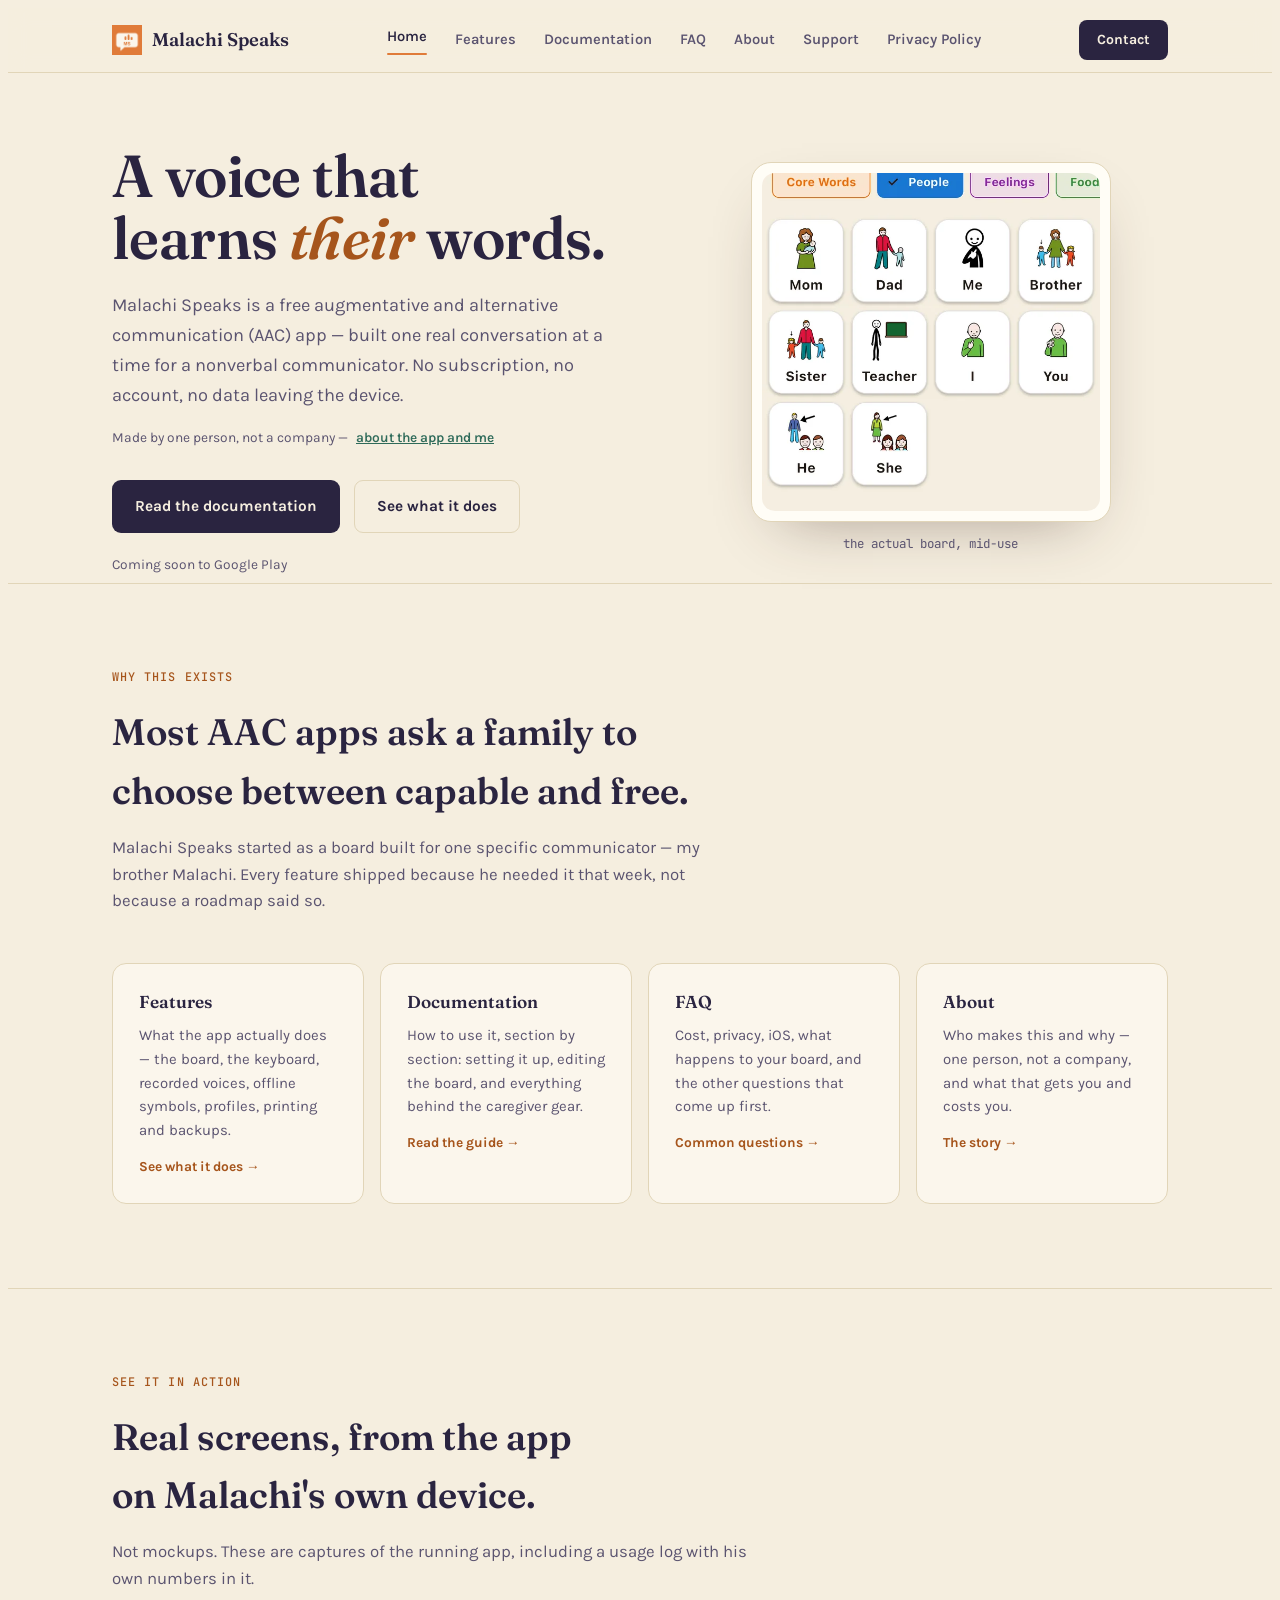
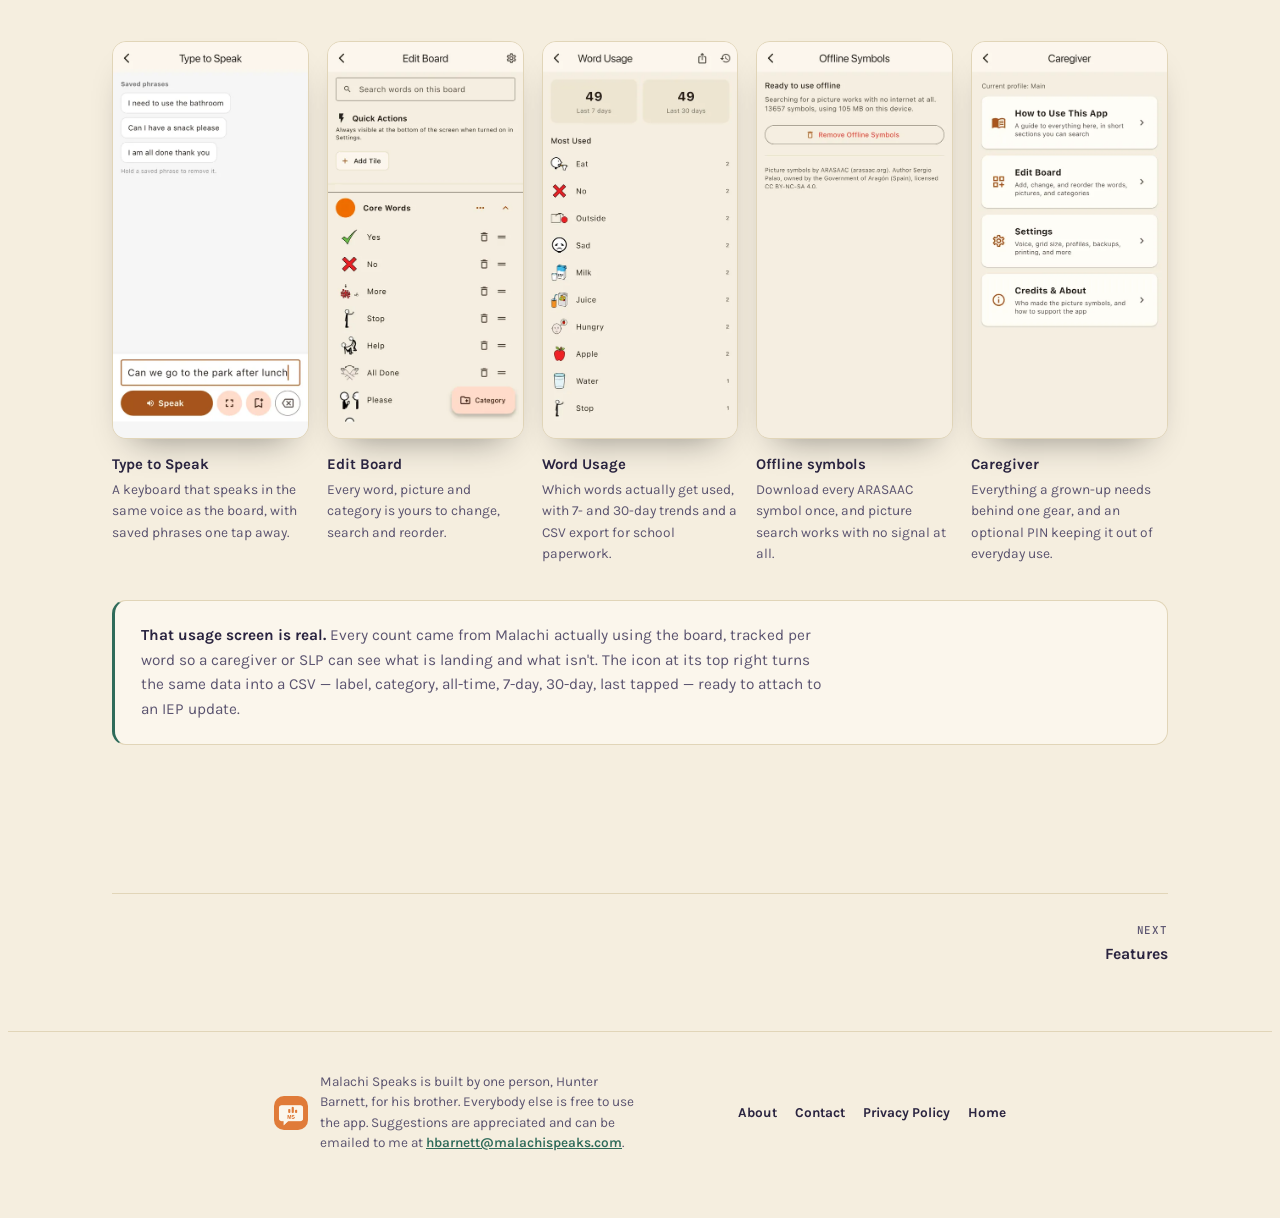
==== index.html @ c902694d "Add a screenshot gallery, move the maker line up, reword the footer The home page showed one screens" ====
<!DOCTYPE html>
<html lang="en">
<head>
<meta charset="UTF-8">
<meta name="viewport" content="width=device-width, initial-scale=1.0">
<title>Malachi Speaks — free, private AAC for a nonverbal communicator</title>
<meta name="description" content="A free AAC app: a tap-to-speak picture board with a keyboard, recorded voices and offline symbols. No subscription, no account, nothing leaves the device.">
<link rel="icon" href="/assets/logo.png">
<link rel="preconnect" href="https://fonts.googleapis.com">
<link rel="preconnect" href="https://fonts.gstatic.com" crossorigin>
<link href="https://fonts.googleapis.com/css2?family=Fraunces:opsz,wght@9..144,400;9..144,500;9..144,600;9..144,700&family=Karla:wght@400;600;700&family=JetBrains+Mono:wght@400;500&display=swap" rel="stylesheet">
<link href="/assets/style.css" rel="stylesheet">
</head>
<body>

<nav class="nav">
  <div class="wrap nav-inner">
    <a class="brand" href="/">
      <img src="/assets/logo.png" alt="" width="30" height="30">
      <span class="brand-text">Malachi Speaks</span>
    </a>
    <div class="nav-links">
      <a href="/" aria-current="page">Home</a>
      <a href="/features/">Features</a>
      <a href="/docs/">Documentation</a>
      <a href="/faq/">FAQ</a>
      <a href="/about/">About</a>
      <a href="/support/">Support</a>
      <a href="/privacy/">Privacy Policy</a>
    </div>
    <div class="nav-right">
      <a class="nav-cta" href="mailto:hbarnett@malachispeaks.com">Contact</a>
      <details class="nav-menu">
        <summary aria-label="Menu">
          <span class="burger" aria-hidden="true"></span>
          <span class="burger-label">Menu</span>
        </summary>
        <div class="nav-menu-panel">
          <a href="/" aria-current="page">Home</a>
          <a href="/features/">Features</a>
          <a href="/docs/">Documentation</a>
          <a href="/faq/">FAQ</a>
          <a href="/about/">About</a>
          <a href="/support/">Support</a>
          <a href="/privacy/">Privacy Policy</a>
          <a class="menu-cta" href="mailto:hbarnett@malachispeaks.com">Contact</a>
        </div>
      </details>
    </div>
  </div>
</nav>

<header class="hero">
  <div class="wrap hero-grid">
    <div>
      <h1>A voice that<br>learns <em>their</em> words.</h1>
      <p class="hero-sub">
        Malachi Speaks is a free augmentative and alternative communication (AAC) app —
        built one real conversation at a time for a nonverbal communicator.
        No subscription, no account, no data leaving the device.
      </p>
      <p class="hero-note hero-maker">Made by one person, not a company &mdash;
        <a href="/about/">about the app and me</a></p>
      <div class="hero-actions">
        <a class="btn btn-primary" href="/docs/">Read the documentation</a>
        <a class="btn btn-ghost" href="/features/">See what it does</a>
      </div>
      <p class="hero-note">Coming soon to Google Play</p>
    </div>

    <div>
      <div class="board-mock">
        <img src="/assets/board-people.webp" alt="The Malachi Speaks board showing the People category — tiles for Mom, Dad, Me, Brother, Sister, Teacher, I, You, He and She.">
      </div>
      <p class="shot-caption">the actual board, mid-use</p>
    </div>
  </div>
</header>

<section id="overview">
  <div class="wrap">
    <div class="section-head">
      <span class="kicker">Why this exists</span>
      <h2>Most AAC apps ask a family to choose between capable and free.</h2>
      <p>Malachi Speaks started as a board built for one specific communicator — my brother
      Malachi. Every feature shipped because he needed it that week, not because a
      roadmap said so.</p>
    </div>

    <div class="home-grid">
      <a class="home-card" href="/features/">
        <h3>Features</h3>
        <p>What the app actually does — the board, the keyboard, recorded voices,
        offline symbols, profiles, printing and backups.</p>
        <span class="go">See what it does &rarr;</span>
      </a>
      <a class="home-card" href="/docs/">
        <h3>Documentation</h3>
        <p>How to use it, section by section: setting it up, editing the board,
        and everything behind the caregiver gear.</p>
        <span class="go">Read the guide &rarr;</span>
      </a>
      <a class="home-card" href="/faq/">
        <h3>FAQ</h3>
        <p>Cost, privacy, iOS, what happens to your board, and the other
        questions that come up first.</p>
        <span class="go">Common questions &rarr;</span>
      </a>
      <a class="home-card" href="/about/">
        <h3>About</h3>
        <p>Who makes this and why — one person, not a company, and what that
        gets you and costs you.</p>
        <span class="go">The story &rarr;</span>
      </a>
    </div>
  </div>
</section>

<section id="in-action">
  <div class="wrap">
    <div class="section-head">
      <span class="kicker">See it in action</span>
      <h2>Real screens, from the app on Malachi's own device.</h2>
      <p>Not mockups. These are captures of the running app, including a usage
      log with his own numbers in it.</p>
    </div>

    <div class="shots" role="list">
      <figure class="shot" role="listitem">
        <img src="/assets/shot-type.webp" width="460" height="935" loading="lazy"
             alt="The Type to Speak screen with the message “Can we go to the park after lunch” typed in, above a Speak button and saved phrases.">
        <figcaption><strong>Type to Speak</strong>A keyboard that speaks in the
        same voice as the board, with saved phrases one tap away.</figcaption>
      </figure>
      <figure class="shot" role="listitem">
        <img src="/assets/shot-edit.webp" width="460" height="935" loading="lazy"
             alt="The Edit Board screen listing the Core Words category — Yes, No, More, Stop, Help, All Done, Please — each with a delete and reorder control.">
        <figcaption><strong>Edit Board</strong>Every word, picture and category
        is yours to change, search and reorder.</figcaption>
      </figure>
      <figure class="shot" role="listitem">
        <img src="/assets/shot-usage.webp" width="460" height="935" loading="lazy"
             alt="The Word Usage screen showing 49 taps over the last 7 and 30 days, and a Most Used list led by Eat, No, Outside, Sad and Milk.">
        <figcaption><strong>Word Usage</strong>Which words actually get used,
        with 7- and 30-day trends and a CSV export for school paperwork.</figcaption>
      </figure>
      <figure class="shot" role="listitem">
        <img src="/assets/shot-offline.webp" width="460" height="935" loading="lazy"
             alt="The Offline Symbols screen reading “Ready to use offline — 13,651 symbols, using 105 MB on this device”.">
        <figcaption><strong>Offline symbols</strong>Download every ARASAAC
        symbol once, and picture search works with no signal at all.</figcaption>
      </figure>
      <figure class="shot" role="listitem">
        <img src="/assets/shot-caregiver.webp" width="460" height="935" loading="lazy"
             alt="The Caregiver screen with four cards: How to Use This App, Edit Board, Settings, and Credits and About.">
        <figcaption><strong>Caregiver</strong>Everything a grown-up needs behind
        one gear, and an optional PIN keeping it out of everyday use.</figcaption>
      </figure>
    </div>

    <div class="shots-note">
      <p><strong>That usage screen is real.</strong> Every count came from Malachi
      actually using the board, tracked per word so a caregiver or SLP can see
      what is landing and what isn't. The icon at its top right turns the same
      data into a CSV — label, category, all-time, 7-day, 30-day, last tapped —
      ready to attach to an IEP update.</p>
    </div>
  </div>
</section>

<div class="wrap"><div class="page-nav">
  <a class="next" href="/features/"><span>Next</span>Features</a>
</div></div>

<footer>
  <div class="wrap footer-inner">
    <div class="footer-brand">
      <img src="/assets/logo.png" alt="" width="34" height="34" style="border-radius:10px;flex-shrink:0;">
      <p>Malachi Speaks is built by one person, Hunter Barnett, for his
      brother. Everybody else is free to use the app. Suggestions are
      appreciated and can be emailed to me at
      <a href="mailto:hbarnett@malachispeaks.com">hbarnett@malachispeaks.com</a>.</p>
    </div>
    <div class="footer-links">
      <a href="/about/">About</a>
      <a href="mailto:hbarnett@malachispeaks.com">Contact</a>
      <a href="/privacy/">Privacy Policy</a>
      <a href="/">Home</a>
    </div>
  </div>
</footer>

<script>
  // Progressive enhancement only: <details> opens and closes on its own.
  // This closes the panel after a tap and on an outside click.
  (function () {
    var menu = document.querySelector('.nav-menu');
    if (!menu) return;
    menu.querySelectorAll('a').forEach(function (link) {
      link.addEventListener('click', function () { menu.open = false; });
    });
    document.addEventListener('click', function (event) {
      if (menu.open && !menu.contains(event.target)) menu.open = false;
    });
  })();
</script>

</body>
</html>
---- assets/style.css ----
:root {
    --paper: #F5EEDF;
    --paper-raised: #FBF6EC;
    --ink: #2A2440;
    --ink-soft: #5B5470;
    --accent: #E07B39;
    --accent-text: #A6551C;
    --accent-ink: #FBF6EC;
    --teal: #2F6B5A;
    --teal-soft: #E4EEE9;
    --line: #E1D5B8;
    --line-soft: #EBE1CB;
    --card: #FFFDF6;
    --shadow: 15 30% 20%;

    --font-display: "Fraunces", Georgia, "Times New Roman", serif;
    --font-body: "Karla", -apple-system, "Segoe UI", sans-serif;
    --font-mono: "JetBrains Mono", "SF Mono", Consolas, monospace;
  }

  @media (prefers-color-scheme: dark) {
    :root:not([data-theme="light"]) {
      --paper: #1C1826;
      --paper-raised: #241F32;
      --ink: #F0E9D8;
      --ink-soft: #B8AFCB;
      --accent: #EE9159;
      --accent-text: #F0A166;
      --accent-ink: #2B1608;
      --teal: #6FBBA3;
      --teal-soft: #24352F;
      --line: #392F52;
      --line-soft: #2C2540;
      --card: #221D30;
      --shadow: 260 40% 3%;
    }
  }
  :root[data-theme="dark"] {
    --paper: #1C1826;
    --paper-raised: #241F32;
    --ink: #F0E9D8;
    --ink-soft: #B8AFCB;
    --accent: #EE9159;
    --accent-text: #F0A166;
    --accent-ink: #2B1608;
    --teal: #6FBBA3;
    --teal-soft: #24352F;
    --line: #392F52;
    --line-soft: #2C2540;
    --card: #221D30;
    --shadow: 260 40% 3%;
  }

  * { box-sizing: border-box; }
  body {
    background: var(--paper);
    color: var(--ink);
    font-family: var(--font-body);
    font-size: 16px;
    line-height: 1.6;
    -webkit-font-smoothing: antialiased;
  }
  h1, h2, h3, h4 { font-family: var(--font-display); text-wrap: balance; margin: 0; color: var(--ink); }
  p { margin: 0; }
  a { color: inherit; }
  ::selection { background: var(--accent); color: var(--accent-ink); }
  :focus-visible { outline: 2px solid var(--teal); outline-offset: 3px; border-radius: 4px; }

  .wrap { max-width: 1120px; margin: 0 auto; padding: 0 32px; }
  @media (max-width: 640px) { .wrap { padding: 0 20px; } }

  /* ---------- Nav ---------- */
  .nav {
    position: sticky; top: 0; z-index: 40;
    background: color-mix(in srgb, var(--paper) 88%, transparent);
    backdrop-filter: blur(10px);
    border-bottom: 1px solid var(--line);
  }
  .nav-inner {
    display: flex; align-items: center; justify-content: space-between;
    height: 64px;
    /* A real gap, so the links and the Contact button can never end up
       touching — which is how they came to overlap on a tablet. */
    gap: 20px;
  }
  .brand { flex-shrink: 0; display: flex; align-items: center; gap: 10px; font-family: var(--font-display); font-weight: 600; font-size: 1.15rem; text-decoration: none; }
  .brand-mark {
    width: 30px; height: 30px; border-radius: 9px;
    background: var(--accent); color: var(--accent-ink);
    display: flex; align-items: center; justify-content: center;
    font-family: var(--font-mono); font-weight: 500; font-size: 0.8rem;
    flex-shrink: 0;
  }
  /* The gap shrinks with the viewport rather than holding 28px until the
     whole row stops fitting. The six links plus the brand and the button
     needed 784px, but the links only hid below 760px — so between those
     two numbers the row overflowed and the Contact button sat on top of
     the last link. Reported on an Android tablet, where the fallback font
     renders wider than it does here and the squeeze starts sooner. */
  .nav-links {
    display: flex; align-items: center; font-weight: 600;
    gap: clamp(14px, 2.2vw, 28px); font-size: 0.92rem;
    min-width: 0;
  }
  .nav-links a { text-decoration: none; color: var(--ink-soft); transition: color .15s; }
  .nav-links a:hover { color: var(--ink); }
  /* The nav mixes two kinds of link: five that scroll this page, two that
     leave it. Styled identically they read as one list and the jump to a
     different page comes as a surprise, so the two groups are separated
     and the ones that navigate carry a mark. */
  .nav-divider {
    width: 1px; height: 18px; background: var(--line); flex-shrink: 0;
  }
  .nav-away::after {
    content: "↗"; font-size: 0.78em; margin-left: 3px;
    vertical-align: 1px; opacity: 0.65;
  }

  .menu-heading {
    font-family: var(--font-mono); font-size: 0.66rem; font-weight: 500;
    text-transform: uppercase; letter-spacing: 0.08em;
    color: var(--ink-soft); padding: 10px 14px 4px;
  }
  .nav-menu-panel .menu-heading:first-child { padding-top: 4px; }
  .nav-cta {
    background: var(--ink); color: var(--paper);
    padding: 9px 18px; border-radius: 8px; text-decoration: none;
    font-size: 0.88rem; font-weight: 700;
    /* Neither of these may be squashed to make room: a half-width
       Contact button is what overlapping looks like from the other side. */
    flex-shrink: 0; white-space: nowrap;
  }
  /* Hidden well before the row actually runs out of room, so a device
     whose fonts render a little wider still has slack. Raised from 900
     when a seventh link was added — the number has to move with the
     content, which is the trap the original 760 fell into.
     Below this the menu button takes over: hiding the links without
     replacing them left About and the Privacy Policy reachable only from
     the footer, which is not navigation. */
  @media (max-width: 1000px) { .nav-links { display: none; } }

  .nav-right { display: flex; align-items: center; gap: 10px; flex-shrink: 0; }

  /* A native <details>, so the menu opens with no JavaScript at all. The
     small script at the end of the page only closes it after a tap. */
  .nav-menu { position: relative; display: none; }
  /* Wherever the menu exists, it holds everything — including Contact.
     One place to look beats a button in the row and a list beside it. */
  @media (max-width: 1000px) {
    .nav-menu { display: block; }
    .nav-cta { display: none; }
  }

  .nav-menu > summary {
    list-style: none; cursor: pointer; user-select: none;
    display: flex; align-items: center; gap: 8px;
    padding: 8px 14px 8px 12px; border-radius: 8px;
    border: 1px solid var(--line); background: var(--paper-raised);
    font-size: 0.86rem; font-weight: 700; color: var(--ink);
  }
  .nav-menu > summary::-webkit-details-marker { display: none; }
  .nav-menu > summary:hover { border-color: var(--accent); }

  /* Three bars drawn from one element, so there is no icon to load. */
  .burger {
    width: 16px; height: 2px; border-radius: 2px; background: currentColor;
    position: relative; display: block; flex-shrink: 0;
  }
  .burger::before, .burger::after {
    content: ""; position: absolute; left: 0; width: 16px; height: 2px;
    border-radius: 2px; background: currentColor;
  }
  .burger::before { top: -5px; }
  .burger::after { top: 5px; }
  .nav-menu[open] .burger { background: transparent; }
  .nav-menu[open] .burger::before { top: 0; transform: rotate(45deg); }
  .nav-menu[open] .burger::after { top: 0; transform: rotate(-45deg); }

  .nav-menu-panel {
    position: absolute; right: 0; top: calc(100% + 10px);
    min-width: 208px; padding: 8px;
    display: flex; flex-direction: column;
    background: var(--card); border: 1px solid var(--line);
    border-radius: 12px; box-shadow: 0 14px 34px -12px rgba(0,0,0,0.3);
  }
  .nav-menu-panel a {
    padding: 11px 14px; border-radius: 8px; text-decoration: none;
    font-size: 0.95rem; font-weight: 600; color: var(--ink);
  }
  .nav-menu-panel a:hover { background: var(--line-soft); }
  /* The one action in a list of destinations, so it is set apart. */
  .menu-cta {
    margin-top: 6px; padding-top: 14px;
    border-top: 1px solid var(--line); border-radius: 0 0 8px 8px;
    color: var(--accent-text);
  }

  @media (max-width: 400px) { .burger-label { display: none; } }

  /* The wordmark stays: with Contact in the menu the row is only the
     brand and the menu button, which fits a 320 phone with room to
     spare. It was hidden while all three had to share 375px. */

  /* ---------- Hero ---------- */
  .hero { padding: 76px 0 64px; }
  .hero-grid { display: grid; grid-template-columns: 1.05fr 0.95fr; gap: 56px; align-items: center; }
  @media (max-width: 900px) { .hero-grid { grid-template-columns: 1fr; gap: 44px; } }

  .hero h1 {
    margin-top: 4px;
    font-size: clamp(2.6rem, 5vw, 3.7rem);
    font-weight: 600; line-height: 1.04; letter-spacing: -0.01em;
  }
  .hero h1 em { font-style: italic; color: var(--accent-text); }
  .hero-sub {
    margin-top: 22px; font-size: 1.14rem; color: var(--ink-soft);
    max-width: 46ch; line-height: 1.65;
  }
  .hero-actions { display: flex; flex-wrap: wrap; gap: 14px; margin-top: 32px; }
  .btn {
    display: inline-flex; align-items: center; gap: 9px;
    padding: 13px 22px; border-radius: 9px; font-weight: 700; font-size: 0.96rem;
    text-decoration: none; border: 1px solid transparent; cursor: pointer;
    transition: transform .15s, box-shadow .15s;
  }
  .btn:hover { transform: translateY(-1px); }
  .btn-primary { background: var(--ink); color: var(--paper); }
  .btn-primary:hover { box-shadow: 0 8px 20px -8px hsl(var(--shadow) / 0.5); }
  .btn-ghost { background: transparent; border-color: var(--line); color: var(--ink); }
  .btn-ghost:hover { border-color: var(--ink-soft); }

  .hero-note { margin-top: 20px; font-size: 0.86rem; color: var(--ink-soft); display: flex; align-items: center; gap: 8px; }

  /* ---------- Hero screenshot ---------- */
  .board-mock {
    background: var(--card); border: 1px solid var(--line);
    border-radius: 20px; padding: 10px;
    box-shadow: 0 24px 60px -30px hsl(var(--shadow) / 0.45);
    max-width: 360px; margin: 0 auto;
  }
  .board-mock img {
    display: block; width: 100%; border-radius: 13px;
    /* The real screenshot is a light UI regardless of site theme — same
       reasoning as the app itself, which has no dark mode of its own. */
  }
  .shot-caption {
    text-align: center; font-size: 0.78rem; color: var(--ink-soft);
    margin-top: 12px; font-family: var(--font-mono);
  }

  /* ---------- Gallery ---------- */
  .gallery { display: grid; grid-template-columns: 1fr 1fr; gap: 40px; align-items: start; }
  @media (max-width: 760px) { .gallery { grid-template-columns: 1fr; } }
  .gallery-shot {
    background: var(--card); border: 1px solid var(--line); border-radius: 18px;
    padding: 10px; box-shadow: 0 20px 45px -28px hsl(var(--shadow) / 0.4);
  }
  .gallery-shot img { display: block; width: 100%; border-radius: 11px; }
  .gallery-text h3 { font-size: 1.2rem; font-weight: 700; font-family: var(--font-body); margin-bottom: 10px; }
  .gallery-text p { color: var(--ink-soft); font-size: 0.96rem; line-height: 1.6; }
  .gallery-col { display: flex; flex-direction: column; gap: 18px; }
  @media (max-width: 760px) { .gallery-col { order: -1; } }

  /* ---------- Section shell ---------- */
  section { padding: 84px 0; border-top: 1px solid var(--line); }
  .section-head { max-width: 640px; margin-bottom: 48px; }
  .kicker {
    font-family: var(--font-mono); font-size: 0.74rem; font-weight: 500;
    text-transform: uppercase; letter-spacing: 0.09em; color: var(--accent-text); margin-bottom: 12px; display: block;
  }
  .section-head h2 { font-size: clamp(1.7rem, 3vw, 2.3rem); font-weight: 600; }
  .section-head p { margin-top: 14px; font-size: 1.05rem; color: var(--ink-soft); }

  /* ---------- Feature grid ---------- */
  .feature-grid { display: grid; grid-template-columns: repeat(3, 1fr); gap: 1px; background: var(--line); border: 1px solid var(--line); border-radius: 16px; overflow: hidden; }
  @media (max-width: 860px) { .feature-grid { grid-template-columns: repeat(2, 1fr); } }
  @media (max-width: 560px) { .feature-grid { grid-template-columns: 1fr; } }
  .feature {
    background: var(--card); padding: 28px 26px; display: flex; flex-direction: column; gap: 14px;
  }
  .feature .icon {
    width: 38px; height: 38px; border-radius: 10px; background: var(--line-soft);
    display: flex; align-items: center; justify-content: center; color: var(--teal);
  }
  .feature h3 { font-size: 1.05rem; font-weight: 700; font-family: var(--font-body); }
  .feature p { font-size: 0.92rem; color: var(--ink-soft); line-height: 1.55; }
  .feature .tag {
    font-family: var(--font-mono); font-size: 0.7rem; color: var(--ink-soft);
    background: var(--paper-raised); border: 1px solid var(--line); padding: 2px 8px;
    border-radius: 100px; align-self: flex-start; margin-top: -2px;
  }

  /* ---------- Stats ---------- */
  .stats { display: grid; grid-template-columns: repeat(3, 1fr); gap: 28px; }
  @media (max-width: 760px) { .stats { grid-template-columns: 1fr; } }
  .stat .num { font-family: var(--font-display); font-size: 2.6rem; font-weight: 600; color: var(--ink); font-variant-numeric: tabular-nums; }
  .stat .num span { color: var(--accent-text); }
  .stat .label { margin-top: 6px; font-size: 0.9rem; color: var(--ink-soft); max-width: 24ch; }

  .quote-block {
    margin-top: 56px; padding: 32px 36px; background: var(--paper-raised);
    border-left: 3px solid var(--accent); border-radius: 4px 14px 14px 4px;
  }
  .quote-block p { font-family: var(--font-display); font-size: 1.28rem; font-style: italic; line-height: 1.5; color: var(--ink); }
  .quote-block cite { display: block; margin-top: 14px; font-family: var(--font-body); font-style: normal; font-size: 0.86rem; color: var(--ink-soft); font-weight: 600; }

  /* ---------- Docs ---------- */
  #docs { padding-top: 84px; }
  .docs-layout { display: grid; grid-template-columns: 220px 1fr; gap: 56px; align-items: start; }
  @media (max-width: 860px) { .docs-layout { grid-template-columns: 1fr; } }

  .docs-nav { position: sticky; top: 84px; display: flex; flex-direction: column; gap: 2px; }
  @media (max-width: 860px) { .docs-nav { position: static; flex-direction: row; flex-wrap: wrap; margin-bottom: 8px; } }
  .docs-nav-group { margin-bottom: 18px; }
  .docs-nav-title { font-family: var(--font-mono); font-size: 0.68rem; text-transform: uppercase; letter-spacing: 0.08em; color: var(--ink-soft); margin-bottom: 8px; display: block; }
  .docs-nav a {
    display: block; padding: 6px 10px; margin-left: -10px; border-radius: 7px;
    font-size: 0.89rem; color: var(--ink-soft); text-decoration: none; font-weight: 600;
  }
  .docs-nav a:hover { background: var(--line-soft); color: var(--ink); }

  .doc-section { margin-bottom: 52px; scroll-margin-top: 84px; }
  .doc-section h3 {
    font-size: 1.28rem; font-weight: 600; padding-bottom: 14px; margin-bottom: 20px;
    border-bottom: 1px solid var(--line); display: flex; align-items: center; gap: 12px;
  }
  .doc-num {
    font-family: var(--font-mono); font-size: 0.78rem; color: var(--teal);
    background: var(--teal-soft); width: 26px; height: 26px; border-radius: 7px;
    display: flex; align-items: center; justify-content: center; flex-shrink: 0;
  }
  .doc-section p { color: var(--ink-soft); margin-bottom: 14px; max-width: 68ch; }
  .doc-section p:last-child { margin-bottom: 0; }
  .doc-section strong { color: var(--ink); font-weight: 700; }
  .doc-section ul, .doc-section ol { margin: 0 0 14px; padding-left: 22px; color: var(--ink-soft); max-width: 66ch; }
  .doc-section li { margin-bottom: 8px; line-height: 1.55; }
  .doc-section li::marker { color: var(--teal); font-weight: 700; }
  .setting {
    font-family: var(--font-mono); font-size: 0.82rem; color: var(--ink);
    background: var(--paper-raised); border: 1px solid var(--line);
    padding: 1px 7px; border-radius: 5px; white-space: nowrap;
  }
  .callout {
    background: var(--paper-raised); border: 1px solid var(--line); border-radius: 10px;
    padding: 16px 18px; margin: 18px 0; font-size: 0.92rem; color: var(--ink-soft);
    display: flex; gap: 12px;
  }
  .callout .mark { color: var(--accent-text); font-weight: 700; flex-shrink: 0; font-family: var(--font-mono); }
  .callout.privacy { border-color: color-mix(in srgb, var(--teal) 40%, var(--line)); }
  .callout.privacy .mark { color: var(--teal); }

  /* ---------- FAQ ---------- */
  .faq { max-width: 760px; }
  .faq-item { border-bottom: 1px solid var(--line); padding: 22px 0; }
  .faq-item:first-child { padding-top: 0; }
  .faq-q { font-family: var(--font-display); font-size: 1.12rem; font-weight: 600; margin-bottom: 10px; }
  .faq-a { color: var(--ink-soft); font-size: 0.96rem; max-width: 62ch; }

  /* ---------- Footer ---------- */
  footer { padding: 48px 0 60px; }
  .footer-inner { display: flex; justify-content: space-between; align-items: flex-end; flex-wrap: wrap; gap: 20px; }
  .footer-brand { display: flex; align-items: center; gap: 14px; }
  .footer-inner p { font-size: 0.85rem; color: var(--ink-soft); max-width: 40ch; line-height: 1.6; }
  .footer-links { display: flex; gap: 20px; font-size: 0.86rem; font-weight: 700; }
  .footer-links a { text-decoration: none; color: var(--ink); }
  .footer-links a:hover { color: var(--teal); }

  /* ---------- About teaser ---------- */
  #about-teaser { border-top: 1px solid var(--line); }
  .about-teaser-card {
    display: flex; align-items: center; justify-content: space-between;
    gap: 32px; flex-wrap: wrap;
    background: var(--paper-raised); border: 1px solid var(--line);
    border-left: 3px solid var(--accent);
    border-radius: 16px; padding: 32px 34px;
  }
  .about-teaser-card h2 { font-size: 1.5rem; font-weight: 600; }
  .about-teaser-card p {
    margin-top: 12px; color: var(--ink-soft); max-width: 58ch;
    font-size: 0.98rem;
  }
  .about-teaser-card .btn { flex-shrink: 0; }

  /* ---------- Support ---------- */
  .support-grid { display: flex; flex-wrap: wrap; gap: 16px; }
  .support-card {
    display: flex; align-items: center; gap: 14px; min-width: 236px;
    background: var(--card); border: 1px solid var(--line); border-radius: 12px;
    padding: 15px 20px; text-decoration: none; color: var(--ink);
    transition: border-color .15s, transform .15s;
  }
  .support-card:hover { border-color: var(--accent); transform: translateY(-2px); }
  .support-card:focus-visible { outline: 2px solid var(--accent); outline-offset: 3px; }
  .support-mark {
    width: 40px; height: 40px; border-radius: 11px; flex-shrink: 0;
    display: grid; place-items: center;
    font-family: var(--font-display); font-weight: 700; font-size: 1.15rem;
    background: var(--accent); color: var(--accent-ink);
  }
  .support-mark.cash { background: var(--teal); color: var(--paper-raised); }
  .support-name { font-weight: 700; font-size: 0.95rem; display: block; }
  .support-handle { font-family: var(--font-mono); font-size: 0.83rem; color: var(--ink-soft); }

  /* ---------- Hero ---------- */
  header.hero { padding: 68px 0 8px; }
  .kicker {
    font-family: var(--font-mono); font-size: 0.74rem; font-weight: 500;
    text-transform: uppercase; letter-spacing: 0.09em; color: var(--accent-text);
    margin-bottom: 16px; display: block;
  }
  h1 { font-size: clamp(2.1rem, 5.2vw, 3.1rem); font-weight: 600; line-height: 1.12; }
  .lede {
    margin-top: 24px; font-size: 1.12rem; line-height: 1.62;
    color: var(--ink-soft); max-width: 56ch;
  }
  /* A rule that reads as a signature stroke rather than a divider. */
  .lede::before {
    content: ""; display: block; width: 54px; height: 3px; border-radius: 2px;
    background: var(--accent); margin-bottom: 24px;
  }

  main { padding-bottom: 40px; }
  .about-section { margin-top: 56px; scroll-margin-top: 80px; }
  .about-section h2 {
    font-size: 1.32rem; font-weight: 600; padding-bottom: 12px; margin-bottom: 18px;
    border-bottom: 1px solid var(--line);
  }
  .about-section p { color: var(--ink-soft); margin-bottom: 14px; max-width: 66ch; }
  .about-section p:last-child { margin-bottom: 0; }


  /* ---------- The honest three ---------- */
  /* Three across where they fit, one across where they don't — never two
     with a third stranded on its own row, which is what 240px gave at this
     column width. */
  .honest-grid {
    display: grid; gap: 16px; margin-top: 26px;
    grid-template-columns: repeat(auto-fit, minmax(205px, 1fr));
  }
  @media (max-width: 700px) { .honest-grid { grid-template-columns: 1fr; } }
  .honest-card {
    background: var(--card); border: 1px solid var(--line);
    border-radius: 14px; padding: 22px 24px 24px;
    /* The top edge carries the meaning: what you gain, what it costs, and
       the question nobody likes being asked. */
    border-top: 3px solid var(--line);
  }
  .honest-card.good { border-top-color: var(--teal); }
  .honest-card.cost { border-top-color: var(--accent); }
  .honest-card.stop { border-top-color: var(--ink-soft); }
  .honest-label {
    display: block; font-family: var(--font-mono); font-size: 0.7rem;
    font-weight: 500; text-transform: uppercase; letter-spacing: 0.08em;
    color: var(--ink); margin-bottom: 10px;
  }
  .honest-card p { font-size: 0.93rem; line-height: 1.62; margin: 0; }


  /* ---------- Facts ---------- */
  .facts { margin: 4px 0 0; display: grid; gap: 0; }
  .facts > div {
    display: flex; flex-wrap: wrap; gap: 4px 18px;
    padding: 13px 0; border-bottom: 1px solid var(--line-soft);
  }
  .facts > div:last-child { border-bottom: 0; }
  .facts dt {
    font-family: var(--font-mono); font-size: 0.74rem; text-transform: uppercase;
    letter-spacing: 0.07em; color: var(--ink-soft); min-width: 118px;
    padding-top: 3px;
  }
  .facts dd { margin: 0; font-weight: 600; color: var(--ink); }
  /* On a narrow screen the long values wrap onto their own line anyway,
     so half the rows aligned and half didn't. Stack every row instead of
     letting the content decide row by row. */
  @media (max-width: 560px) {
    .facts > div { flex-direction: column; gap: 3px; }
    .facts dt { min-width: 0; padding-top: 0; }
  }


  /* ---------- Sign-off ---------- */
  .signoff {
    margin-top: 60px; padding: 30px 32px;
    background: var(--teal-soft);
    border: 1px solid color-mix(in srgb, var(--teal) 32%, transparent);
    border-radius: 16px;
  }
  .signoff p { color: var(--ink); max-width: 60ch; }
  .signoff-name {
    margin-top: 14px; font-family: var(--font-display); font-size: 1.15rem;
    font-weight: 600; font-style: italic;
  }

  footer { border-top: 1px solid var(--line); padding: 40px 0 56px; margin-top: 64px; }
  .footer-inner {
    display: flex; align-items: center; gap: 14px; flex-wrap: wrap;
    justify-content: space-between; max-width: 780px; margin: 0 auto; padding: 0 24px;
  }
  .footer-brand { display: flex; align-items: center; gap: 12px; }
  .footer-brand p { font-size: 0.85rem; color: var(--ink-soft); max-width: 40ch; line-height: 1.5; }
  .footer-links { display: flex; gap: 18px; font-size: 0.85rem; font-weight: 700; flex-wrap: wrap; }
  .footer-links a { text-decoration: none; color: var(--ink); }
  .footer-links a:hover { color: var(--teal); }

  /* ---------- Page nav ---------- */
  /* Every entry is a real page now, so the two-kinds-of-link problem is
     gone with the single page it came from: no anchors, no outbound
     marker, no "on this page" group. */
  .nav-links a[aria-current="page"] { color: var(--ink); }
  .nav-links a[aria-current="page"]::after {
    content: ""; display: block; height: 2px; border-radius: 2px;
    background: var(--accent); margin-top: 4px;
  }
  .nav-menu-panel a[aria-current="page"] {
    background: var(--line-soft); color: var(--ink);
  }

  /* ---------- Page header, shared by every inner page ---------- */
  /* Less bottom padding when the H1 stands alone, since the section that
     follows brings its own headline. */
  .page-head { padding: 64px 0 4px; }
  .page-head h1 { font-size: clamp(2rem, 4.6vw, 2.8rem); font-weight: 600; line-height: 1.14; }
  .page-head .page-sub {
    margin-top: 18px; font-size: 1.08rem; color: var(--ink-soft); max-width: 62ch;
  }

  /* ---------- Next/prev, so a page is not a dead end ---------- */
  .page-nav {
    display: flex; justify-content: space-between; gap: 16px; flex-wrap: wrap;
    margin-top: 64px; padding-top: 28px; border-top: 1px solid var(--line);
  }
  .page-nav a {
    display: flex; flex-direction: column; gap: 3px; text-decoration: none;
    color: var(--ink); font-weight: 700; font-size: 0.98rem;
  }
  .page-nav span {
    font-family: var(--font-mono); font-size: 0.68rem; text-transform: uppercase;
    letter-spacing: 0.08em; color: var(--ink-soft); font-weight: 500;
  }
  .page-nav a:hover { color: var(--teal); }
  .page-nav .next { text-align: right; margin-left: auto; }

  /* ---------- Home: where to go next ---------- */
  /* Exactly four cards, so the columns are stated rather than fitted:
     auto-fit gave three across with the fourth stranded on its own row. */
  .home-grid {
    display: grid; gap: 16px; margin-top: 44px;
    grid-template-columns: repeat(4, 1fr);
  }
  @media (max-width: 1040px) { .home-grid { grid-template-columns: repeat(2, 1fr); } }
  @media (max-width: 600px)  { .home-grid { grid-template-columns: 1fr; } }
  .home-card {
    display: block; text-decoration: none; color: inherit;
    background: var(--paper-raised); border: 1px solid var(--line);
    border-radius: 14px; padding: 24px 26px; transition: border-color .15s, transform .15s;
  }
  .home-card:hover { border-color: var(--accent); transform: translateY(-2px); }
  .home-card h3 {
    font-family: var(--font-display); font-size: 1.08rem; font-weight: 600;
    margin: 0 0 8px;
  }
  .home-card p { font-size: 0.93rem; color: var(--ink-soft); line-height: 1.6; margin: 0; }
  .home-card .go {
    display: inline-block; margin-top: 12px; font-size: 0.86rem;
    font-weight: 700; color: var(--accent-text);
  }

  /* Sits directly under the opening paragraph, before the buttons, so who
     made this is part of the first thing read rather than a footnote
     after the calls to action. */
  .hero-maker { margin-top: 16px; }
  .hero-maker a { color: var(--teal); font-weight: 600; }

  /* ---------- Screenshot gallery ---------- */
  /* A row that scrolls with snap on a phone and becomes a grid when there
     is room. No lightbox and no carousel script: the images are the point,
     and a gallery that needs JavaScript to show them is a gallery that
     shows nothing when it fails. */
  .shots {
    display: grid; gap: 18px; margin-top: 40px;
    grid-template-columns: repeat(5, minmax(0, 1fr));
  }
  .shot { margin: 0; display: flex; flex-direction: column; }
  .shot img {
    width: 100%; height: auto; display: block;
    border-radius: 14px; border: 1px solid var(--line);
    background: var(--card);
    box-shadow: 0 18px 34px -20px rgba(0,0,0,0.45);
  }
  .shot figcaption {
    margin-top: 14px; font-size: 0.86rem; line-height: 1.55;
    color: var(--ink-soft);
  }
  .shot figcaption strong {
    display: block; color: var(--ink); font-size: 0.93rem;
    font-weight: 700; margin-bottom: 3px;
  }

  @media (max-width: 1040px) {
    .shots { grid-template-columns: repeat(3, minmax(0, 1fr)); }
  }
  @media (max-width: 720px) {
    /* Below this a grid makes each phone too small to read, so the row
       scrolls instead and one screen fills most of the viewport. */
    .shots {
      display: flex; gap: 16px;
      overflow-x: auto; scroll-snap-type: x mandatory;
      margin-left: -24px; margin-right: -24px;
      padding: 4px 24px 8px;
      -webkit-overflow-scrolling: touch;
      scrollbar-width: thin;
    }
    .shot { flex: 0 0 68%; scroll-snap-align: center; }
  }

  .shots-note {
    margin-top: 36px; padding: 22px 26px;
    background: var(--paper-raised); border: 1px solid var(--line);
    border-left: 3px solid var(--teal); border-radius: 14px;
  }
  .shots-note p { color: var(--ink-soft); font-size: 0.96rem; max-width: 76ch; }
  .shots-note strong { color: var(--ink); }

  /* The email is a link inside footer prose, which is set in the muted
     ink — it needs to be visibly a link without shouting. */
  .footer-brand p a { color: var(--teal); font-weight: 600; }
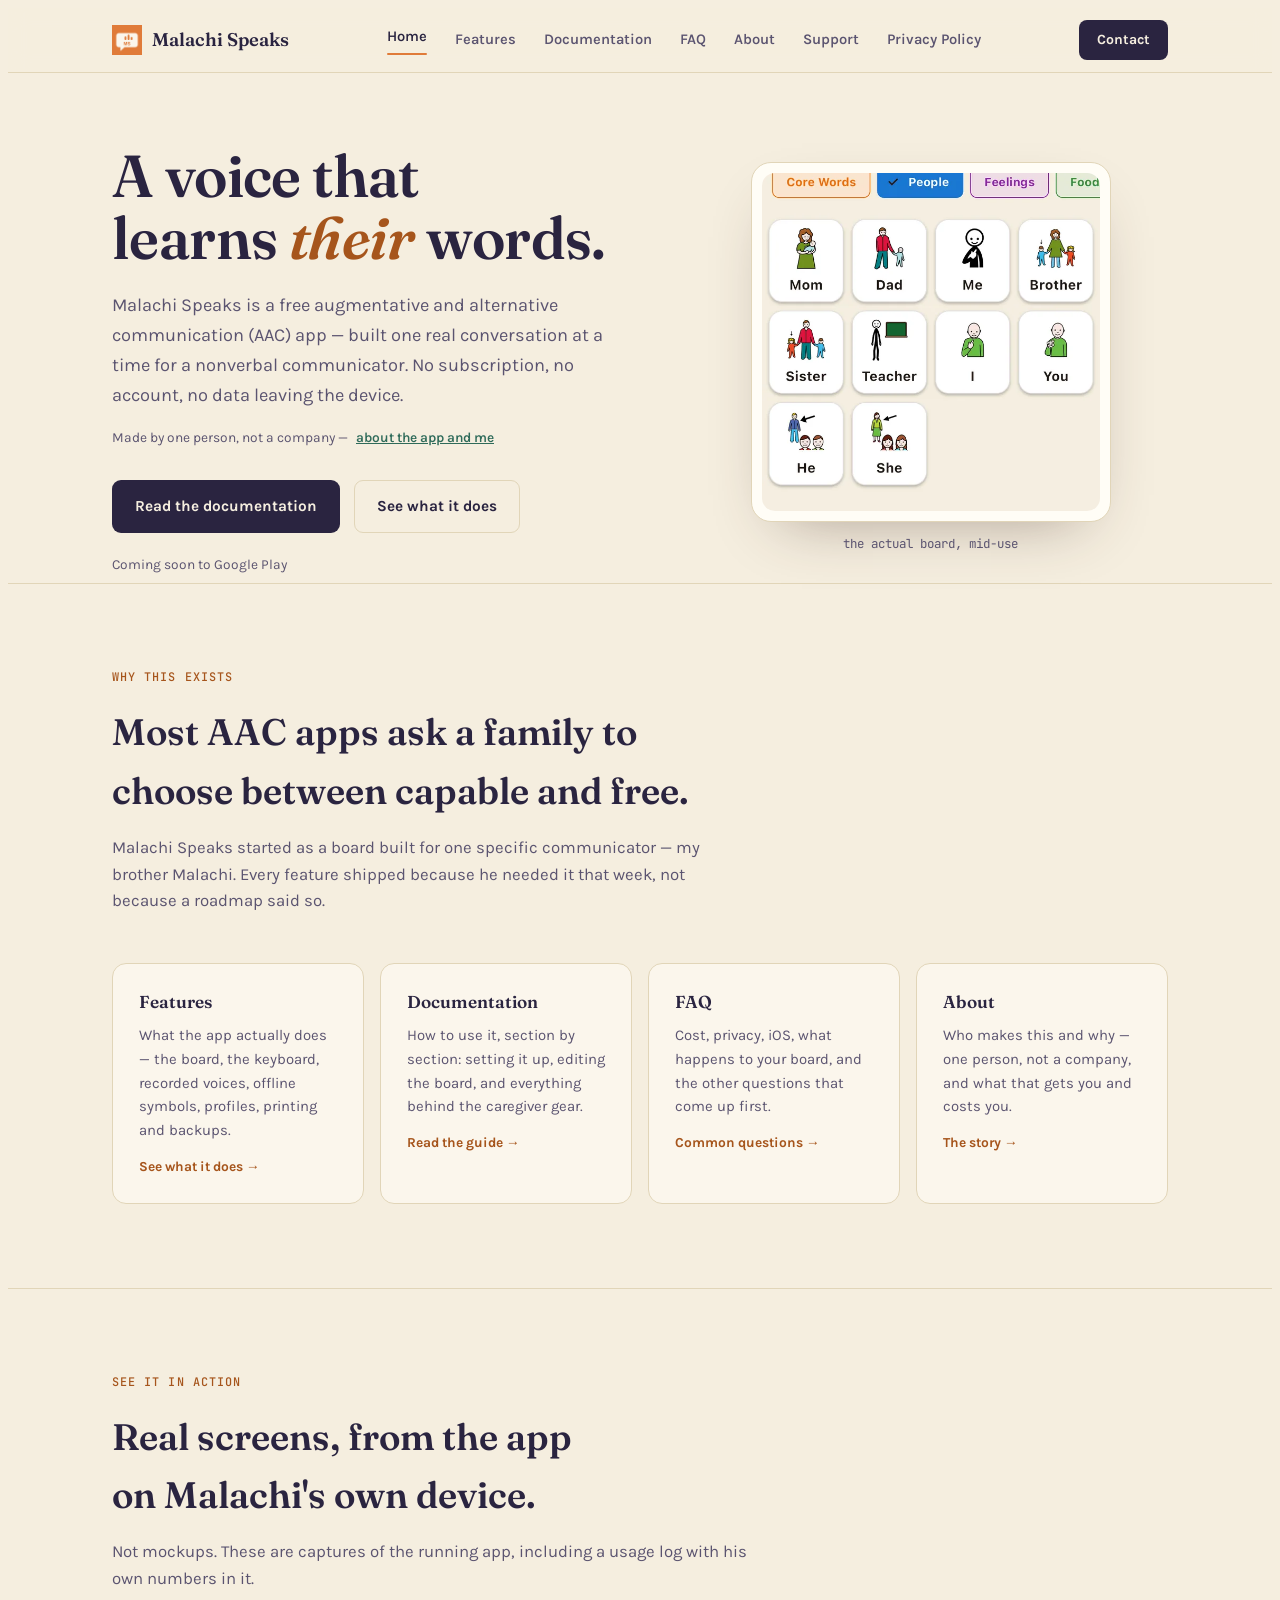
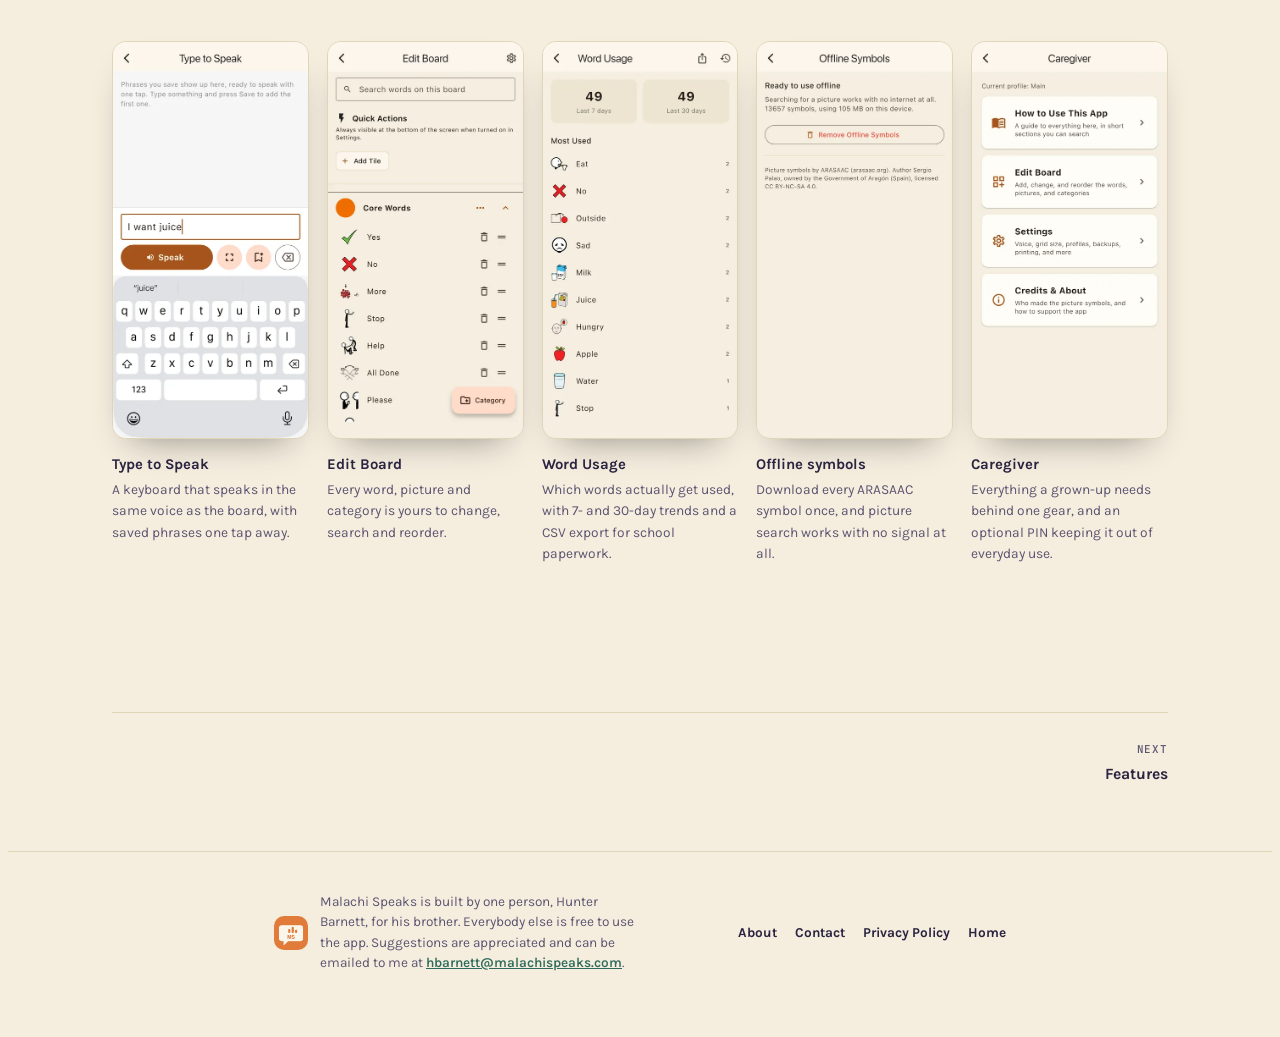
==== commit ca92824e: "Show Type to Speak actually being typed on, and drop the usage note The Type to Speak shot had a fin" ====
--- a/index.html
+++ b/index.html
@@ -128,7 +128,7 @@
     <div class="shots" role="list">
       <figure class="shot" role="listitem">
         <img src="/assets/shot-type.webp" width="460" height="935" loading="lazy"
-             alt="The Type to Speak screen with the message “Can we go to the park after lunch” typed in, above a Speak button and saved phrases.">
+             alt="The Type to Speak screen with “I want juice” being typed on the keyboard, above a Speak button.">
         <figcaption><strong>Type to Speak</strong>A keyboard that speaks in the
         same voice as the board, with saved phrases one tap away.</figcaption>
       </figure>
@@ -156,14 +156,6 @@
         <figcaption><strong>Caregiver</strong>Everything a grown-up needs behind
         one gear, and an optional PIN keeping it out of everyday use.</figcaption>
       </figure>
-    </div>
-
-    <div class="shots-note">
-      <p><strong>That usage screen is real.</strong> Every count came from Malachi
-      actually using the board, tracked per word so a caregiver or SLP can see
-      what is landing and what isn't. The icon at its top right turns the same
-      data into a CSV — label, category, all-time, 7-day, 30-day, last tapped —
-      ready to attach to an IEP update.</p>
     </div>
   </div>
 </section>
--- a/assets/style.css
+++ b/assets/style.css
@@ -600,27 +600,21 @@
   @media (max-width: 1040px) {
     .shots { grid-template-columns: repeat(3, minmax(0, 1fr)); }
   }
+  /* No gallery on a phone. Even cropped, five phone screenshots cost more
+     than a screen of height on a page that exists because the old one was
+     too long to scroll — and a screenshot shown on the device it is a
+     screenshot of earns less than it costs.
+
+     Note that this means a phone visitor sees no app screens beyond the
+     board in the hero — the Features page describes them in words but
+     shows none. Worth revisiting if that reads as thin.
+
+     The heading goes with it: a "see it in action" title above nothing is
+     worse than neither. */
   @media (max-width: 720px) {
-    /* Below this a grid makes each phone too small to read, so the row
-       scrolls instead and one screen fills most of the viewport. */
-    .shots {
-      display: flex; gap: 16px;
-      overflow-x: auto; scroll-snap-type: x mandatory;
-      margin-left: -24px; margin-right: -24px;
-      padding: 4px 24px 8px;
-      -webkit-overflow-scrolling: touch;
-      scrollbar-width: thin;
-    }
-    .shot { flex: 0 0 68%; scroll-snap-align: center; }
-  }
-
-  .shots-note {
-    margin-top: 36px; padding: 22px 26px;
-    background: var(--paper-raised); border: 1px solid var(--line);
-    border-left: 3px solid var(--teal); border-radius: 14px;
-  }
-  .shots-note p { color: var(--ink-soft); font-size: 0.96rem; max-width: 76ch; }
-  .shots-note strong { color: var(--ink); }
+    #in-action { display: none; }
+  }
+
 
   /* The email is a link inside footer prose, which is set in the muted
      ink — it needs to be visibly a link without shouting. */
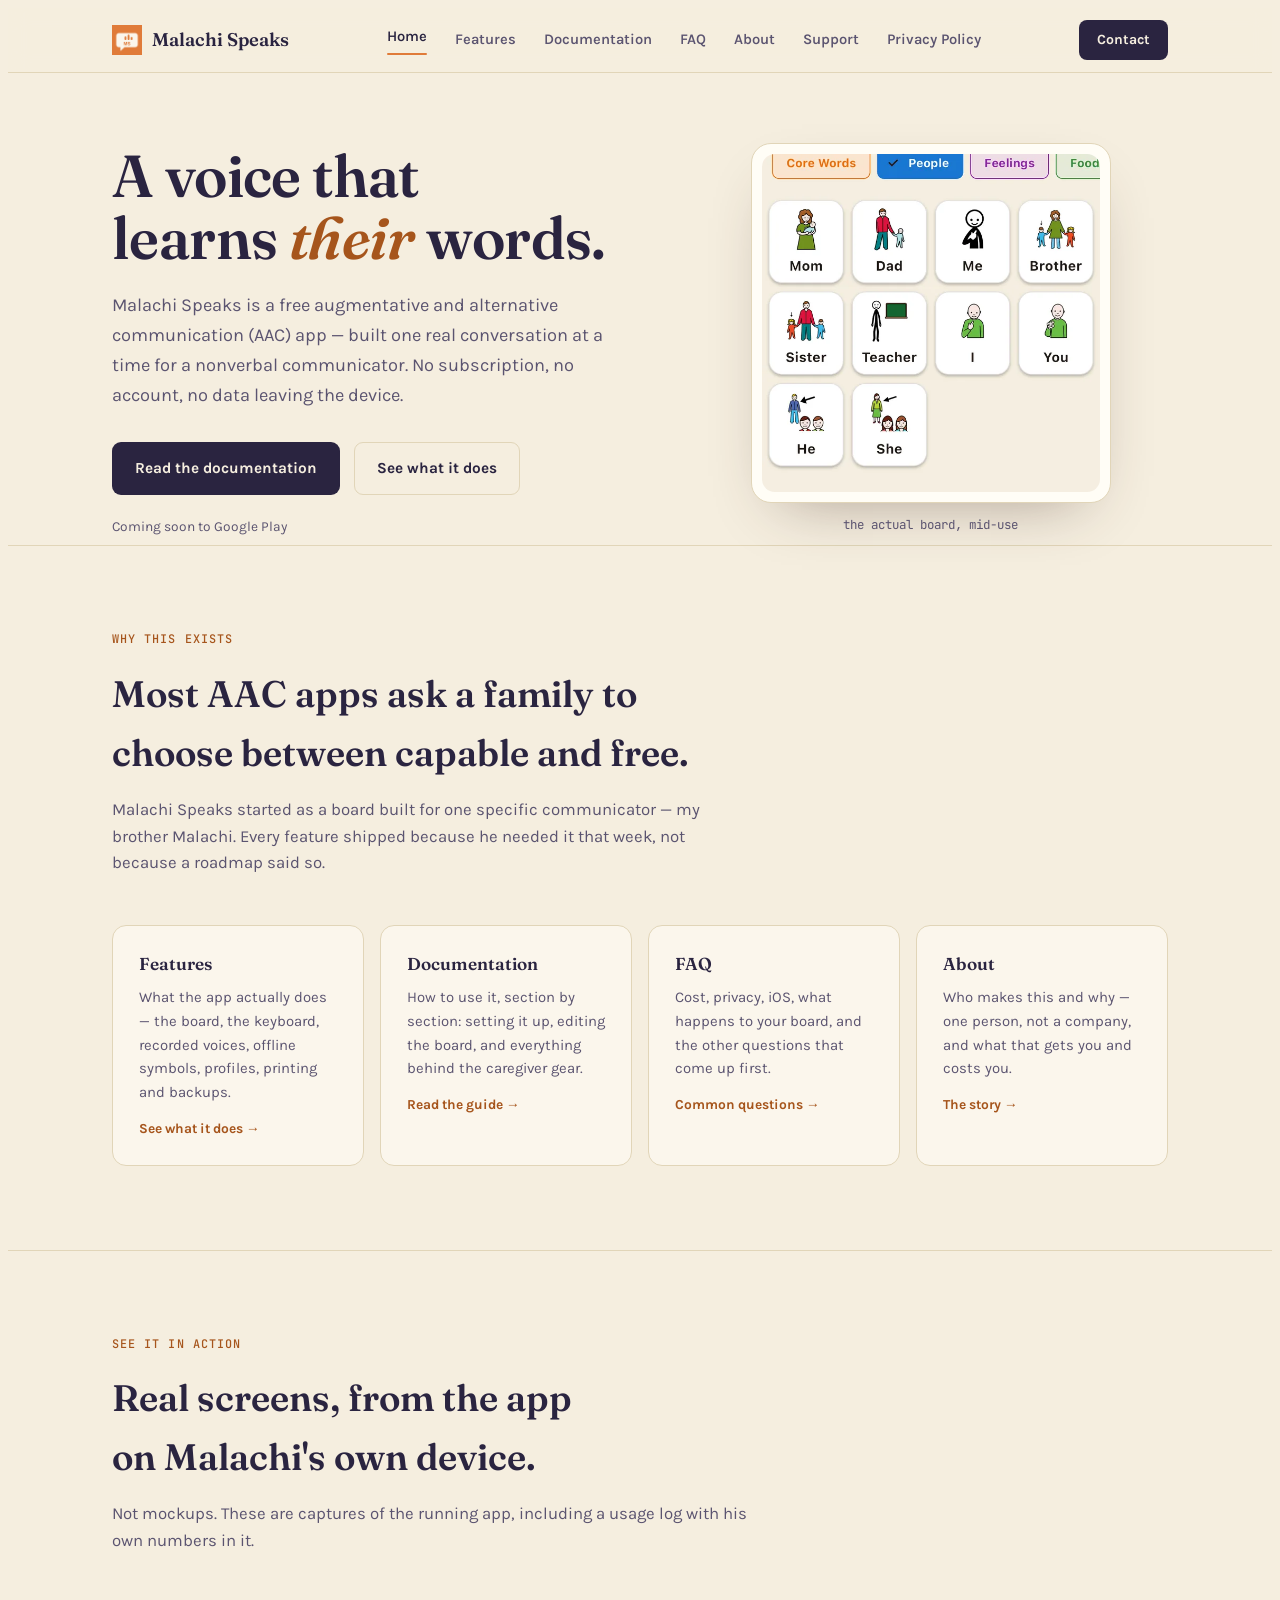
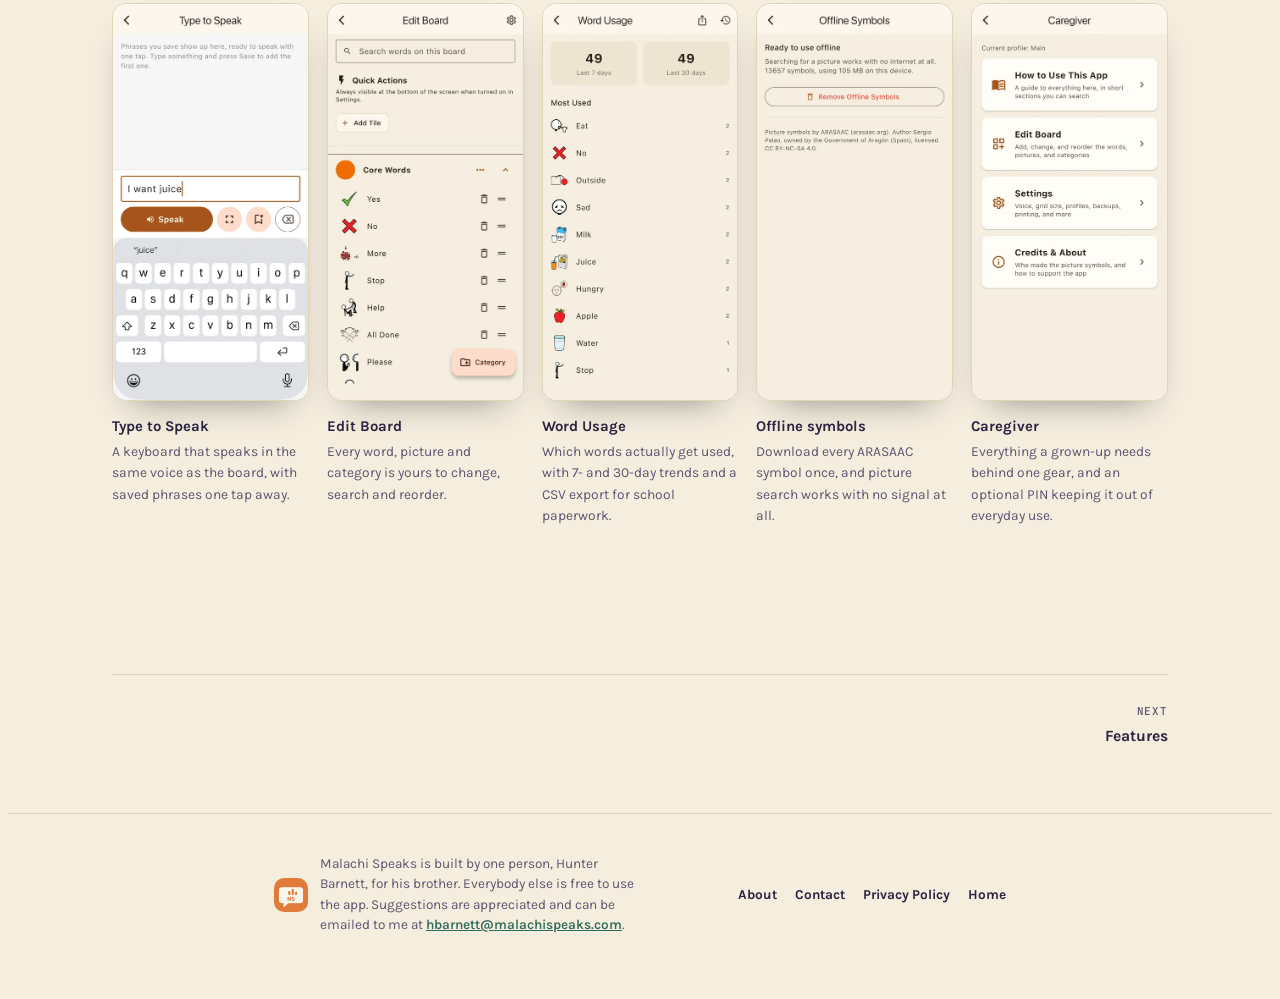
==== commit 8529b3c3: "Take the maker line out of the hero The hero is back to the headline, what the app is, and the two t" ====
--- a/index.html
+++ b/index.html
@@ -59,8 +59,6 @@
         built one real conversation at a time for a nonverbal communicator.
         No subscription, no account, no data leaving the device.
       </p>
-      <p class="hero-note hero-maker">Made by one person, not a company &mdash;
-        <a href="/about/">about the app and me</a></p>
       <div class="hero-actions">
         <a class="btn btn-primary" href="/docs/">Read the documentation</a>
         <a class="btn btn-ghost" href="/features/">See what it does</a>
--- a/assets/style.css
+++ b/assets/style.css
@@ -566,12 +566,6 @@
     font-weight: 700; color: var(--accent-text);
   }
 
-  /* Sits directly under the opening paragraph, before the buttons, so who
-     made this is part of the first thing read rather than a footnote
-     after the calls to action. */
-  .hero-maker { margin-top: 16px; }
-  .hero-maker a { color: var(--teal); font-weight: 600; }
-
   /* ---------- Screenshot gallery ---------- */
   /* A row that scrolls with snap on a phone and becomes a grid when there
      is room. No lightbox and no carousel script: the images are the point,
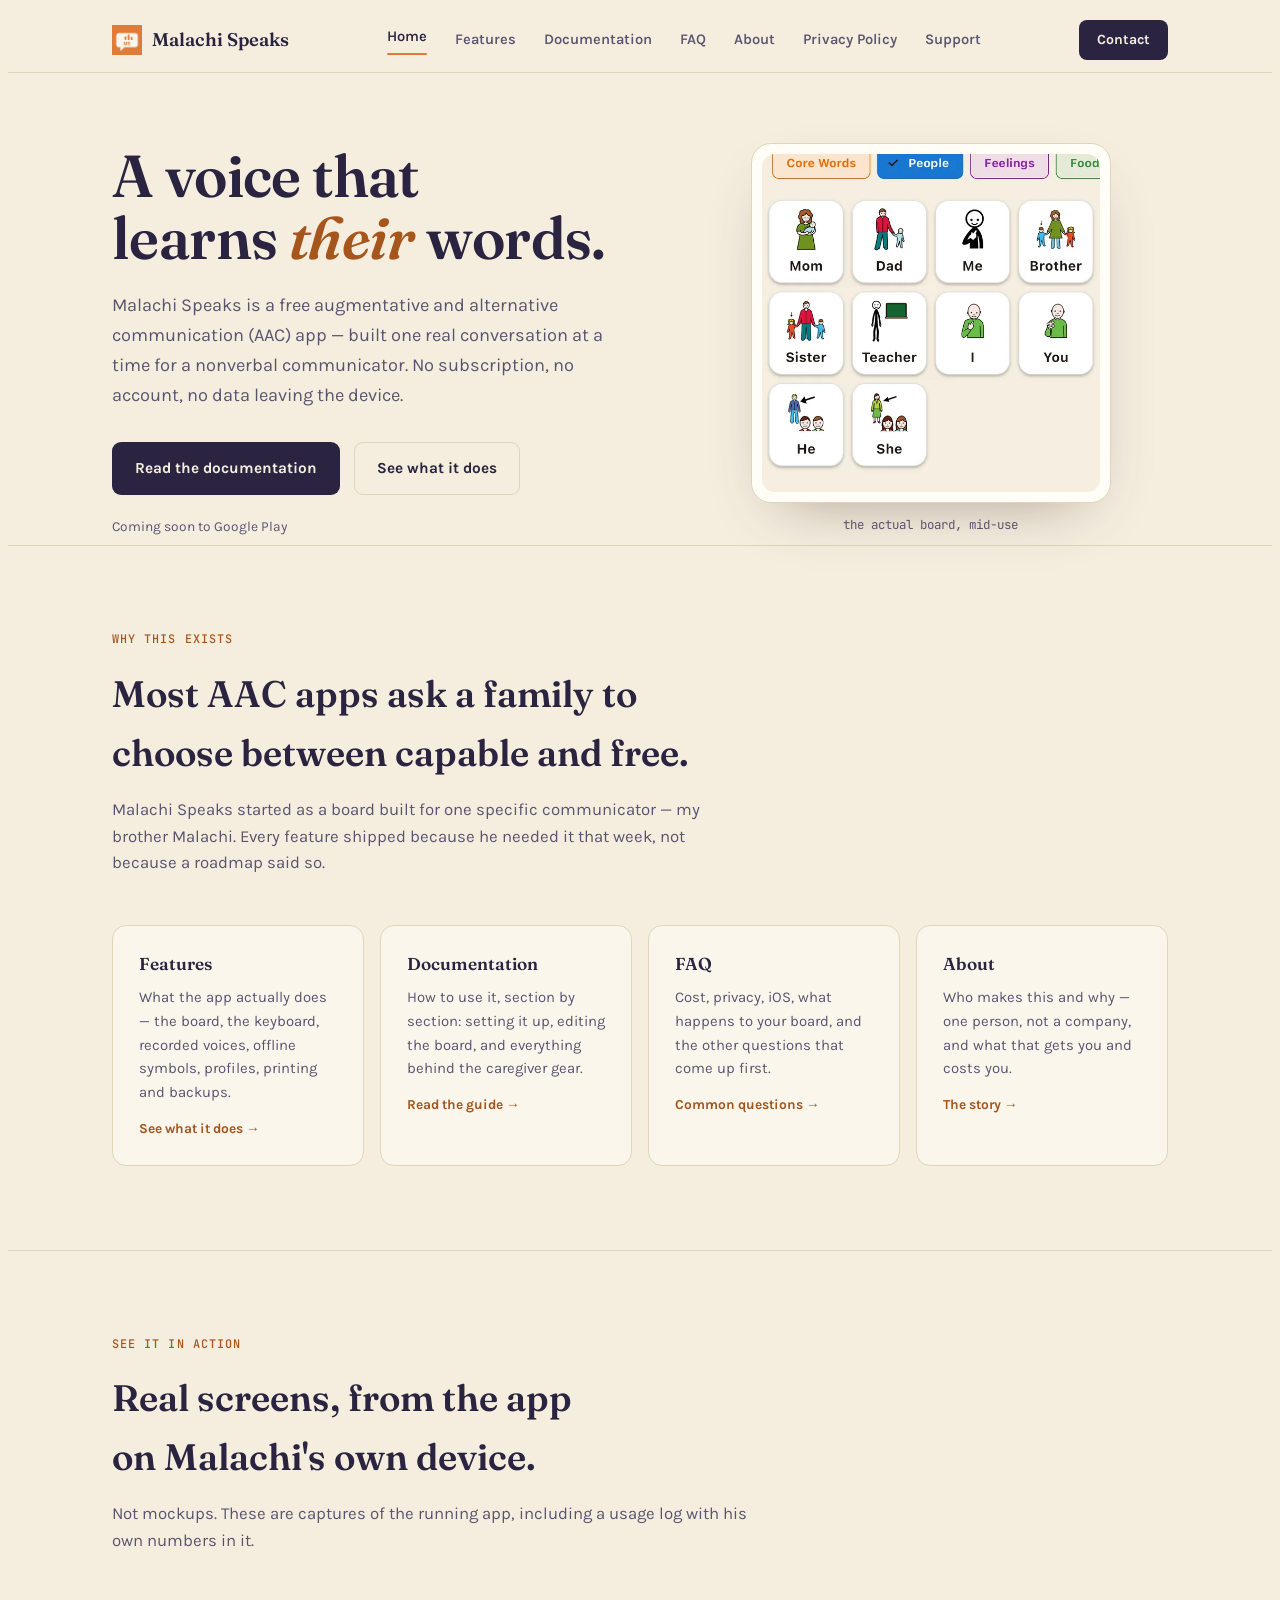
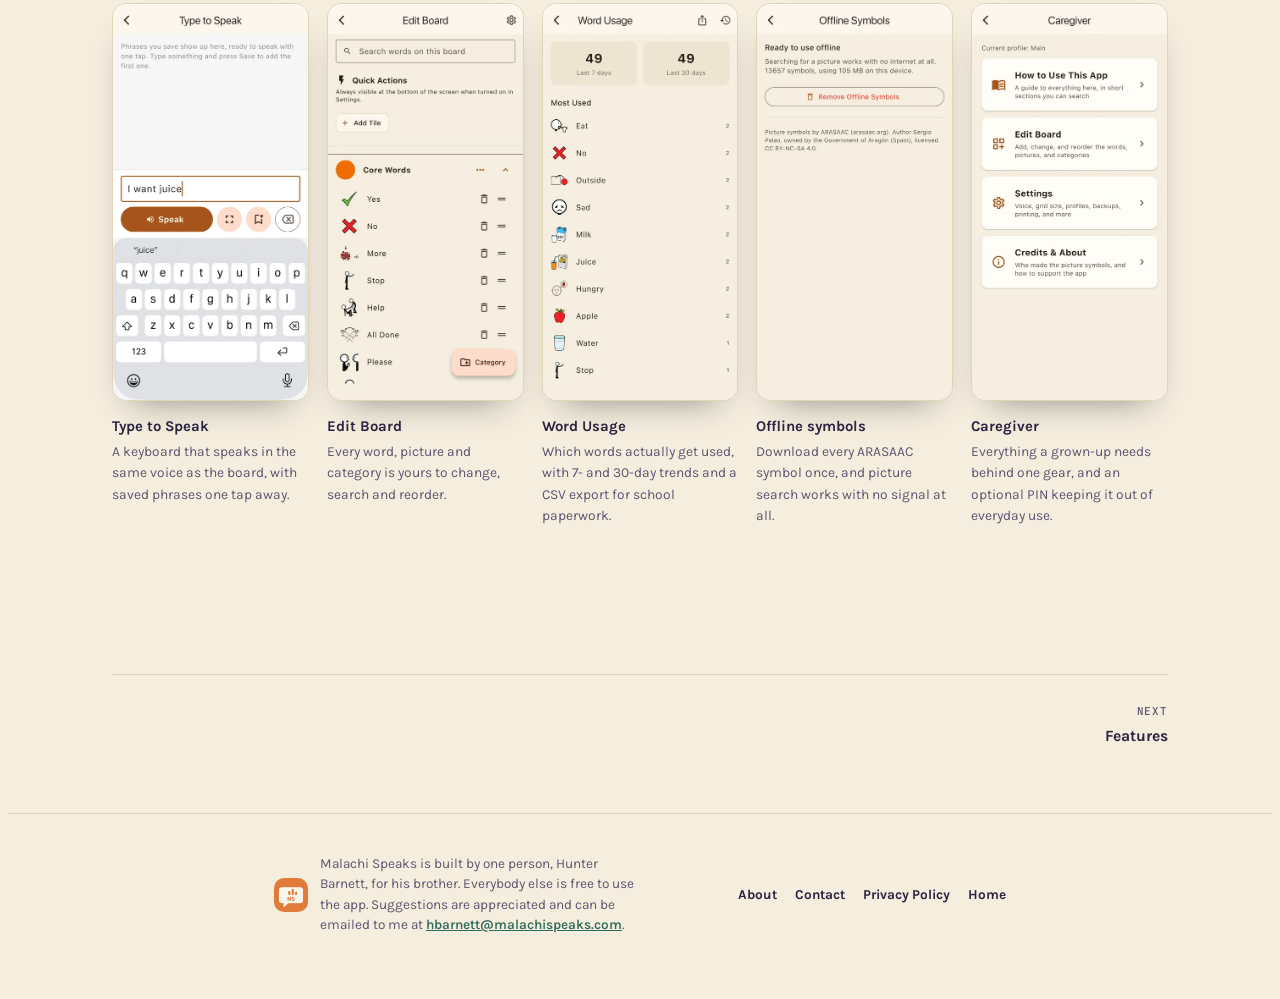
==== commit 421f20fd: "Put Privacy Policy ahead of Support Home, Features, Documentation, FAQ, About, Privacy Policy, Suppo" ====
--- a/index.html
+++ b/index.html
@@ -25,8 +25,8 @@
       <a href="/docs/">Documentation</a>
       <a href="/faq/">FAQ</a>
       <a href="/about/">About</a>
+      <a href="/privacy/">Privacy Policy</a>
       <a href="/support/">Support</a>
-      <a href="/privacy/">Privacy Policy</a>
     </div>
     <div class="nav-right">
       <a class="nav-cta" href="mailto:hbarnett@malachispeaks.com">Contact</a>
@@ -41,8 +41,8 @@
           <a href="/docs/">Documentation</a>
           <a href="/faq/">FAQ</a>
           <a href="/about/">About</a>
+          <a href="/privacy/">Privacy Policy</a>
           <a href="/support/">Support</a>
-          <a href="/privacy/">Privacy Policy</a>
           <a class="menu-cta" href="mailto:hbarnett@malachispeaks.com">Contact</a>
         </div>
       </details>
--- a/assets/style.css
+++ b/assets/style.css
@@ -594,19 +594,35 @@
   @media (max-width: 1040px) {
     .shots { grid-template-columns: repeat(3, minmax(0, 1fr)); }
   }
-  /* No gallery on a phone. Even cropped, five phone screenshots cost more
-     than a screen of height on a page that exists because the old one was
-     too long to scroll — and a screenshot shown on the device it is a
-     screenshot of earns less than it costs.
-
-     Note that this means a phone visitor sees no app screens beyond the
-     board in the hero — the Features page describes them in words but
-     shows none. Worth revisiting if that reads as thin.
-
-     The heading goes with it: a "see it in action" title above nothing is
-     worse than neither. */
+  /* On a phone the row scrolls sideways and each shot is cropped to its
+     top. A phone screenshot is about 2:1, so showing a whole phone screen
+     on a phone screen spends more than half the viewport — and the lower
+     half of most of these is empty background anyway. The title bar names
+     the screen and the first rows carry the content, with a soft fade at
+     the cut so it reads as deliberate rather than clipped. */
   @media (max-width: 720px) {
-    #in-action { display: none; }
+    .shots {
+      display: flex; gap: 14px;
+      overflow-x: auto; scroll-snap-type: x mandatory;
+      margin-left: -24px; margin-right: -24px;
+      padding: 4px 24px 10px;
+      -webkit-overflow-scrolling: touch;
+      scrollbar-width: thin;
+    }
+    .shot { flex: 0 0 54%; scroll-snap-align: center; position: relative; }
+    .shot img {
+      height: 210px; object-fit: cover; object-position: top center;
+      border-bottom-left-radius: 4px; border-bottom-right-radius: 4px;
+    }
+    .shot::after {
+      content: ""; position: absolute; left: 1px; right: 1px;
+      top: 182px; height: 28px; pointer-events: none;
+      border-radius: 0 0 4px 4px;
+      background: linear-gradient(to bottom,
+        rgba(255,253,246,0), var(--card));
+    }
+    .shot figcaption { margin-top: 12px; font-size: 0.82rem; }
+    .shot figcaption strong { font-size: 0.89rem; }
   }
 
 
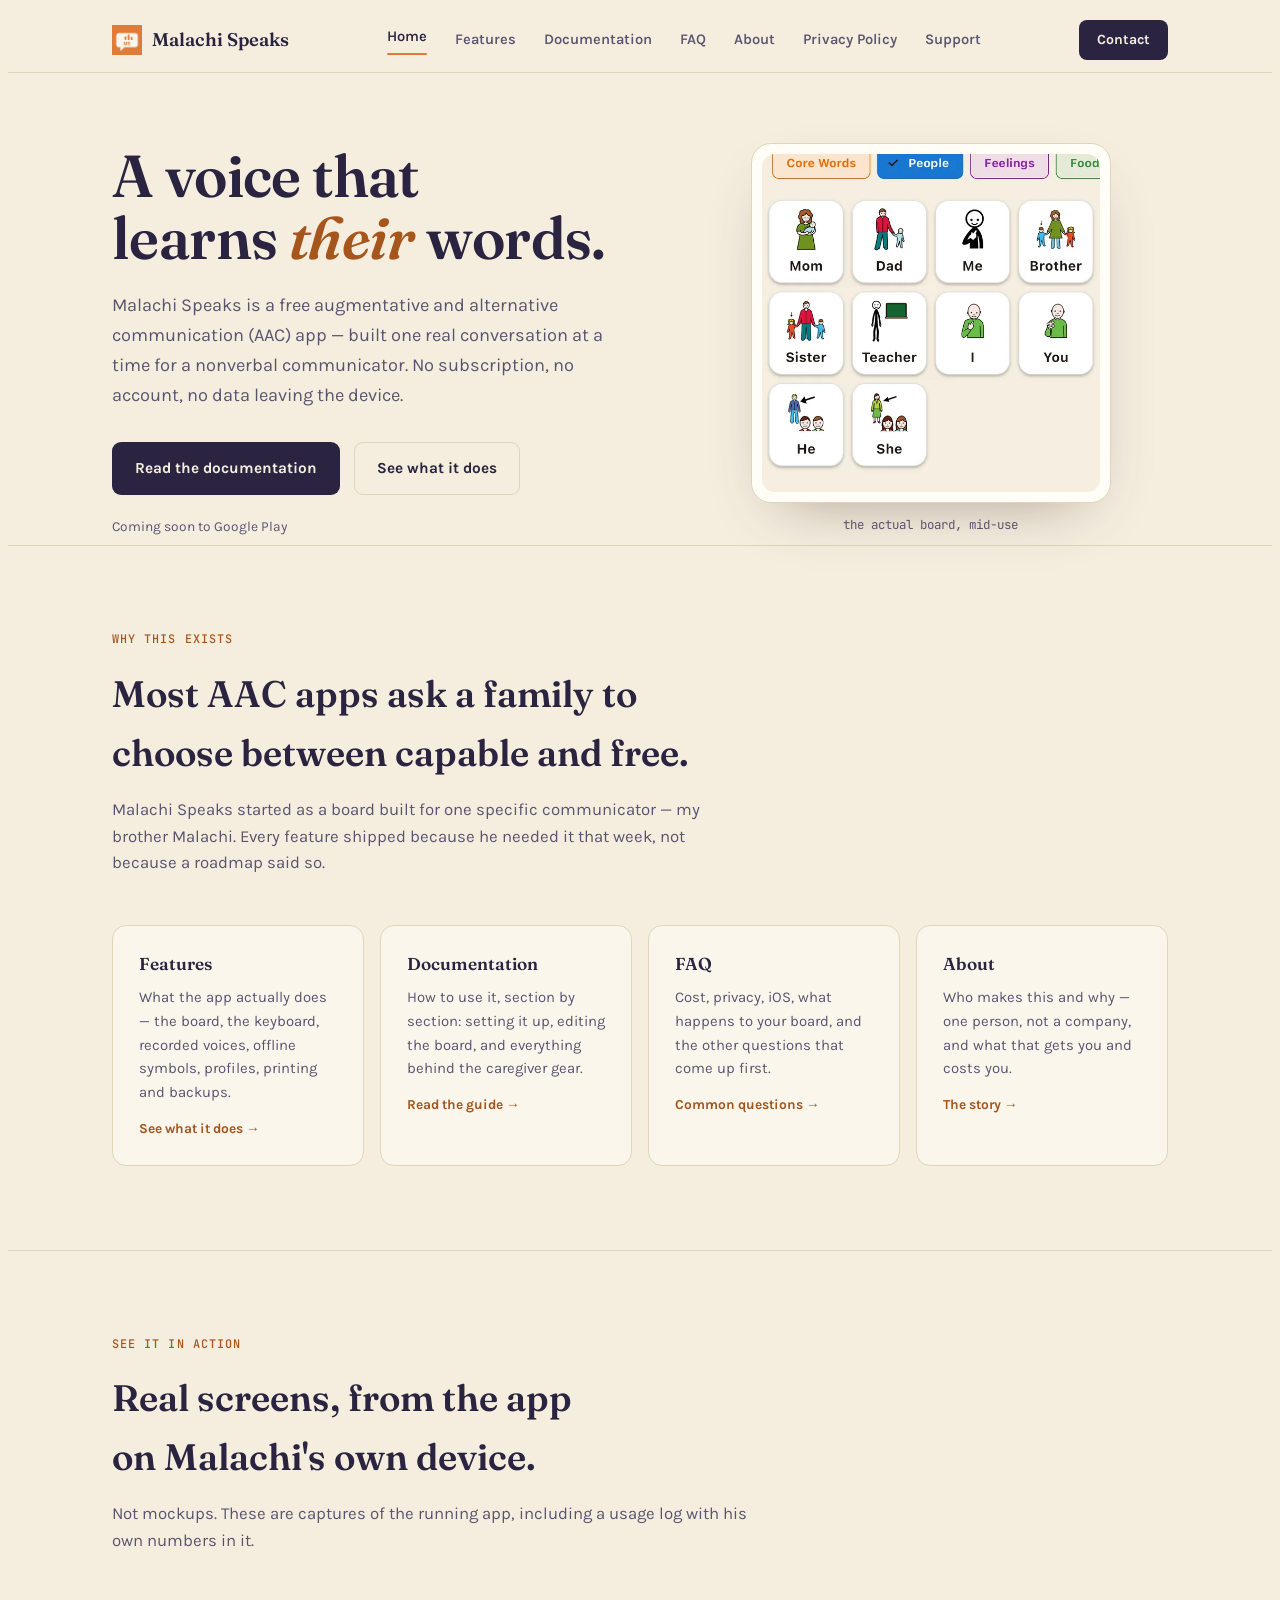
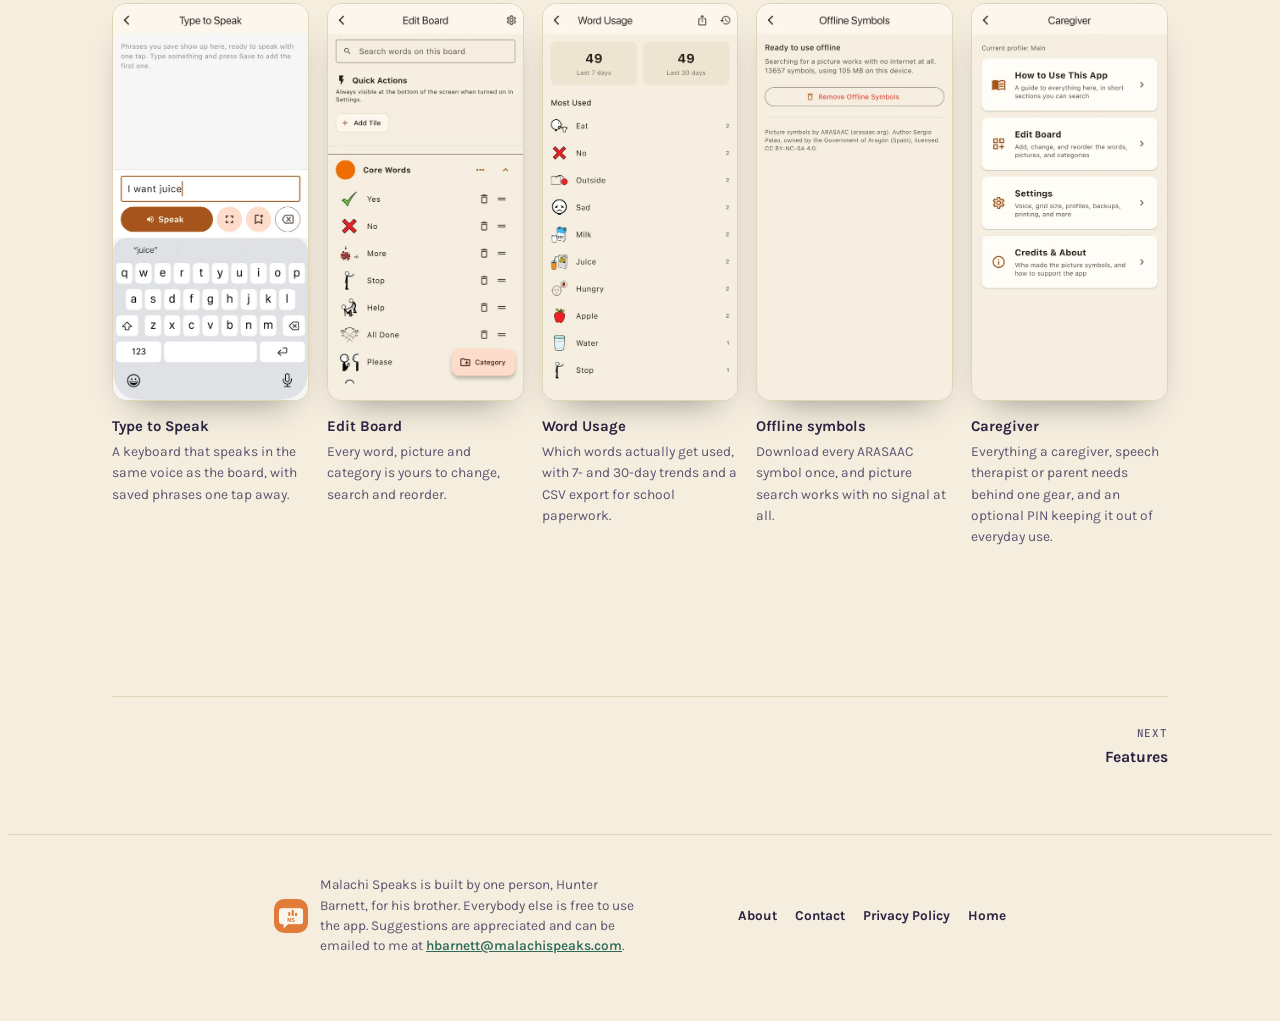
==== commit c63b861e: "Name who the caregiver screen is for "Everything a grown-up needs" read oddly next to a screen calle" ====
--- a/index.html
+++ b/index.html
@@ -151,8 +151,9 @@
       <figure class="shot" role="listitem">
         <img src="/assets/shot-caregiver.webp" width="460" height="935" loading="lazy"
              alt="The Caregiver screen with four cards: How to Use This App, Edit Board, Settings, and Credits and About.">
-        <figcaption><strong>Caregiver</strong>Everything a grown-up needs behind
-        one gear, and an optional PIN keeping it out of everyday use.</figcaption>
+        <figcaption><strong>Caregiver</strong>Everything a caregiver, speech
+        therapist or parent needs behind one gear, and an optional PIN keeping
+        it out of everyday use.</figcaption>
       </figure>
     </div>
   </div>
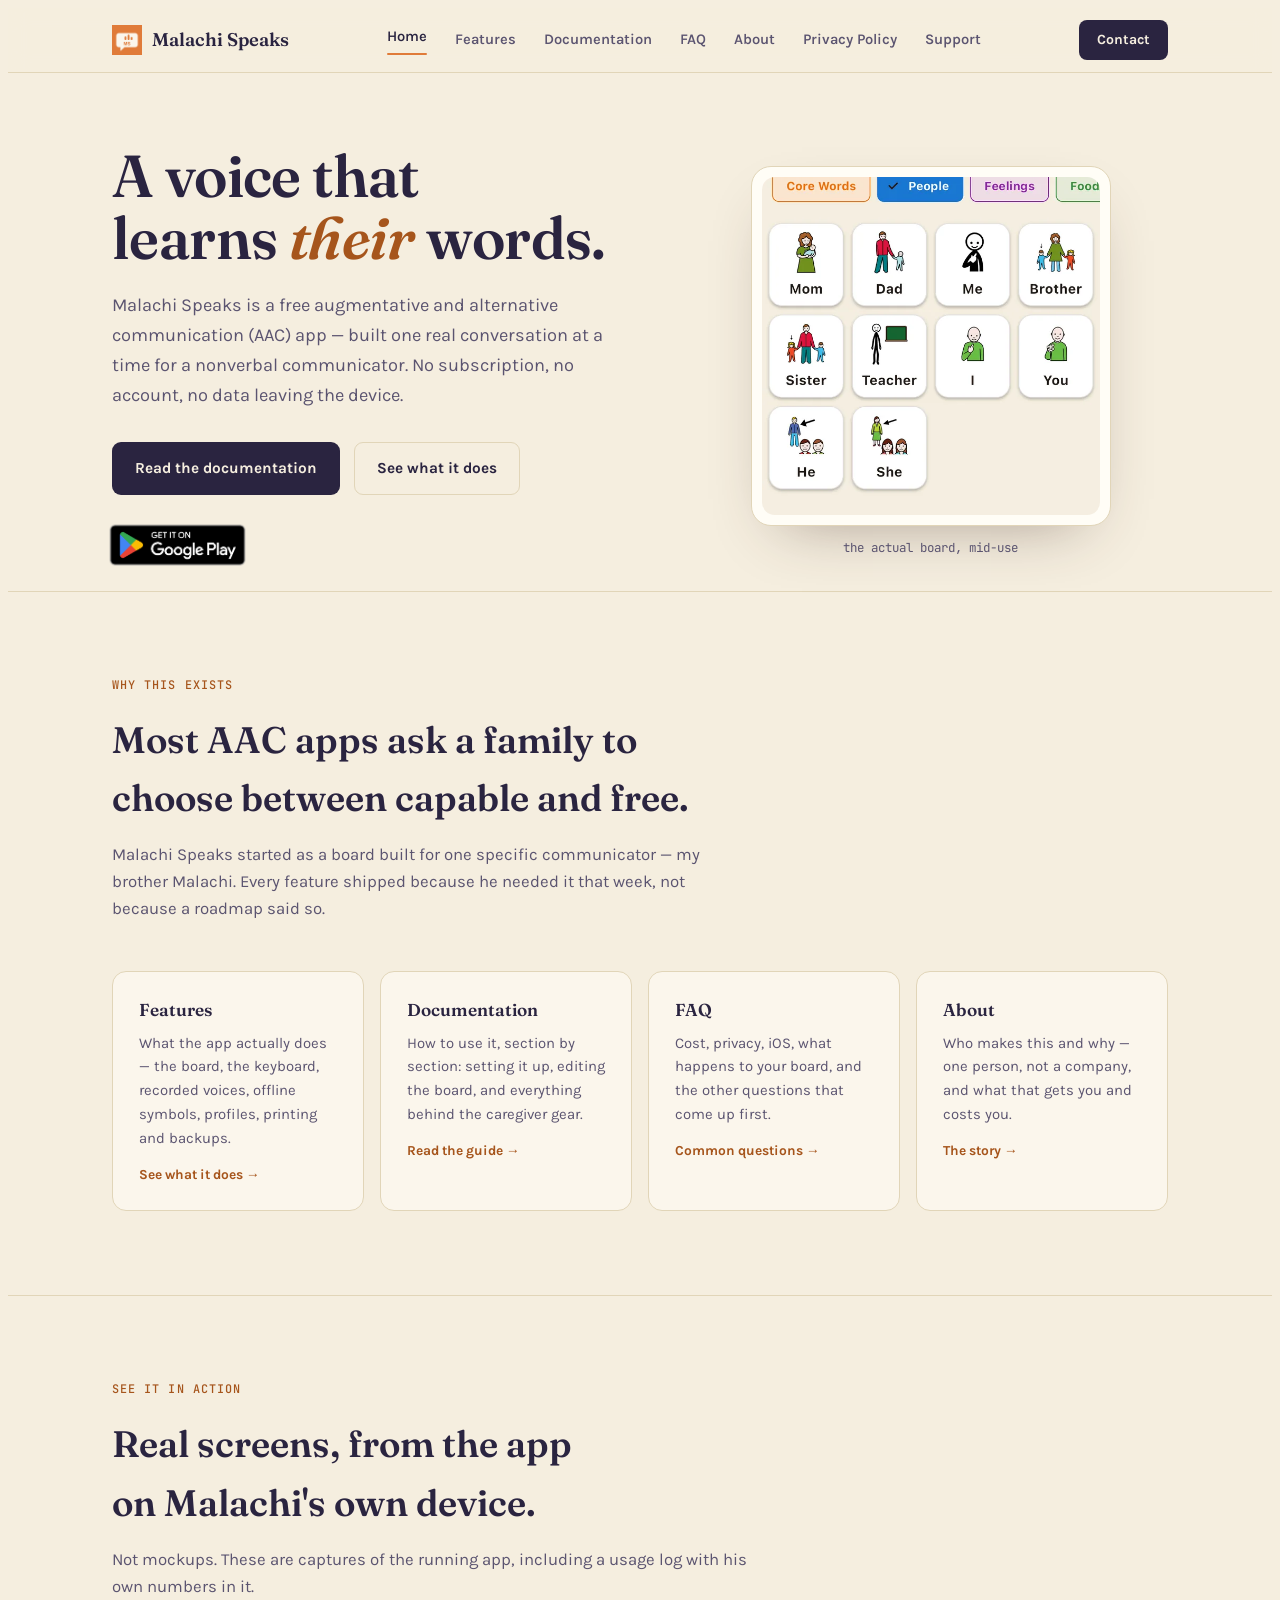
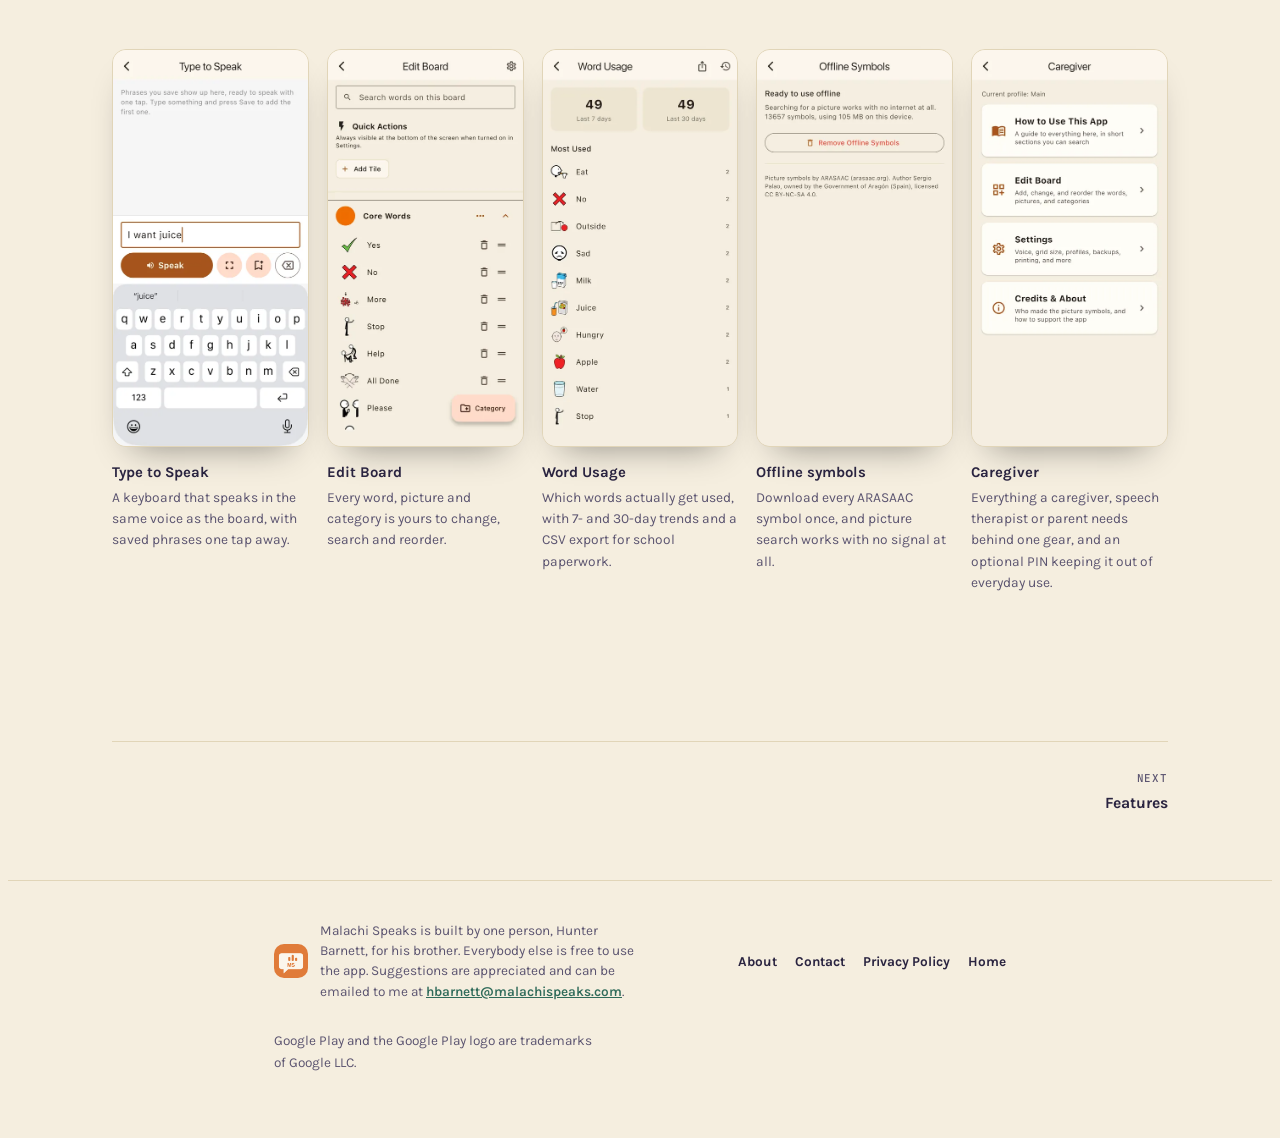
==== commit bbfa1073: "Put the Google Play badge on the home page, now that the app is live "Coming soon to Google Play" wa" ====
--- a/index.html
+++ b/index.html
@@ -63,7 +63,9 @@
         <a class="btn btn-primary" href="/docs/">Read the documentation</a>
         <a class="btn btn-ghost" href="/features/">See what it does</a>
       </div>
-      <p class="hero-note">Coming soon to Google Play</p>
+      <a class="store-badge" href="https://play.google.com/store/apps/details?id=com.MalachiSpeaks" rel="noopener">
+        <img src="/assets/google-play-badge.png" alt="Get it on Google Play" width="646" height="250">
+      </a>
     </div>
 
     <div>
@@ -178,6 +180,7 @@
       <a href="/privacy/">Privacy Policy</a>
       <a href="/">Home</a>
     </div>
+    <p class="footer-legal">Google Play and the Google Play logo are trademarks of Google LLC.</p>
   </div>
 </footer>
 
--- a/assets/style.css
+++ b/assets/style.css
@@ -231,6 +231,13 @@
   .btn-ghost:hover { border-color: var(--ink-soft); }
 
   .hero-note { margin-top: 20px; font-size: 0.86rem; color: var(--ink-soft); display: flex; align-items: center; gap: 8px; }
+
+  /* Google's badge, unmodified per their guidelines. The PNG carries its own
+     transparent margin, so it is nudged left to line its visible edge up with
+     the buttons above it. 60px tall — their minimum is 40. */
+  .store-badge { display: inline-block; margin-top: 20px; margin-left: -12px; line-height: 0; }
+  .store-badge img { height: 60px; width: auto; }
+  .footer-legal { margin-top: 14px; font-size: 0.74rem; color: var(--ink-soft); }
 
   /* ---------- Hero screenshot ---------- */
   .board-mock {
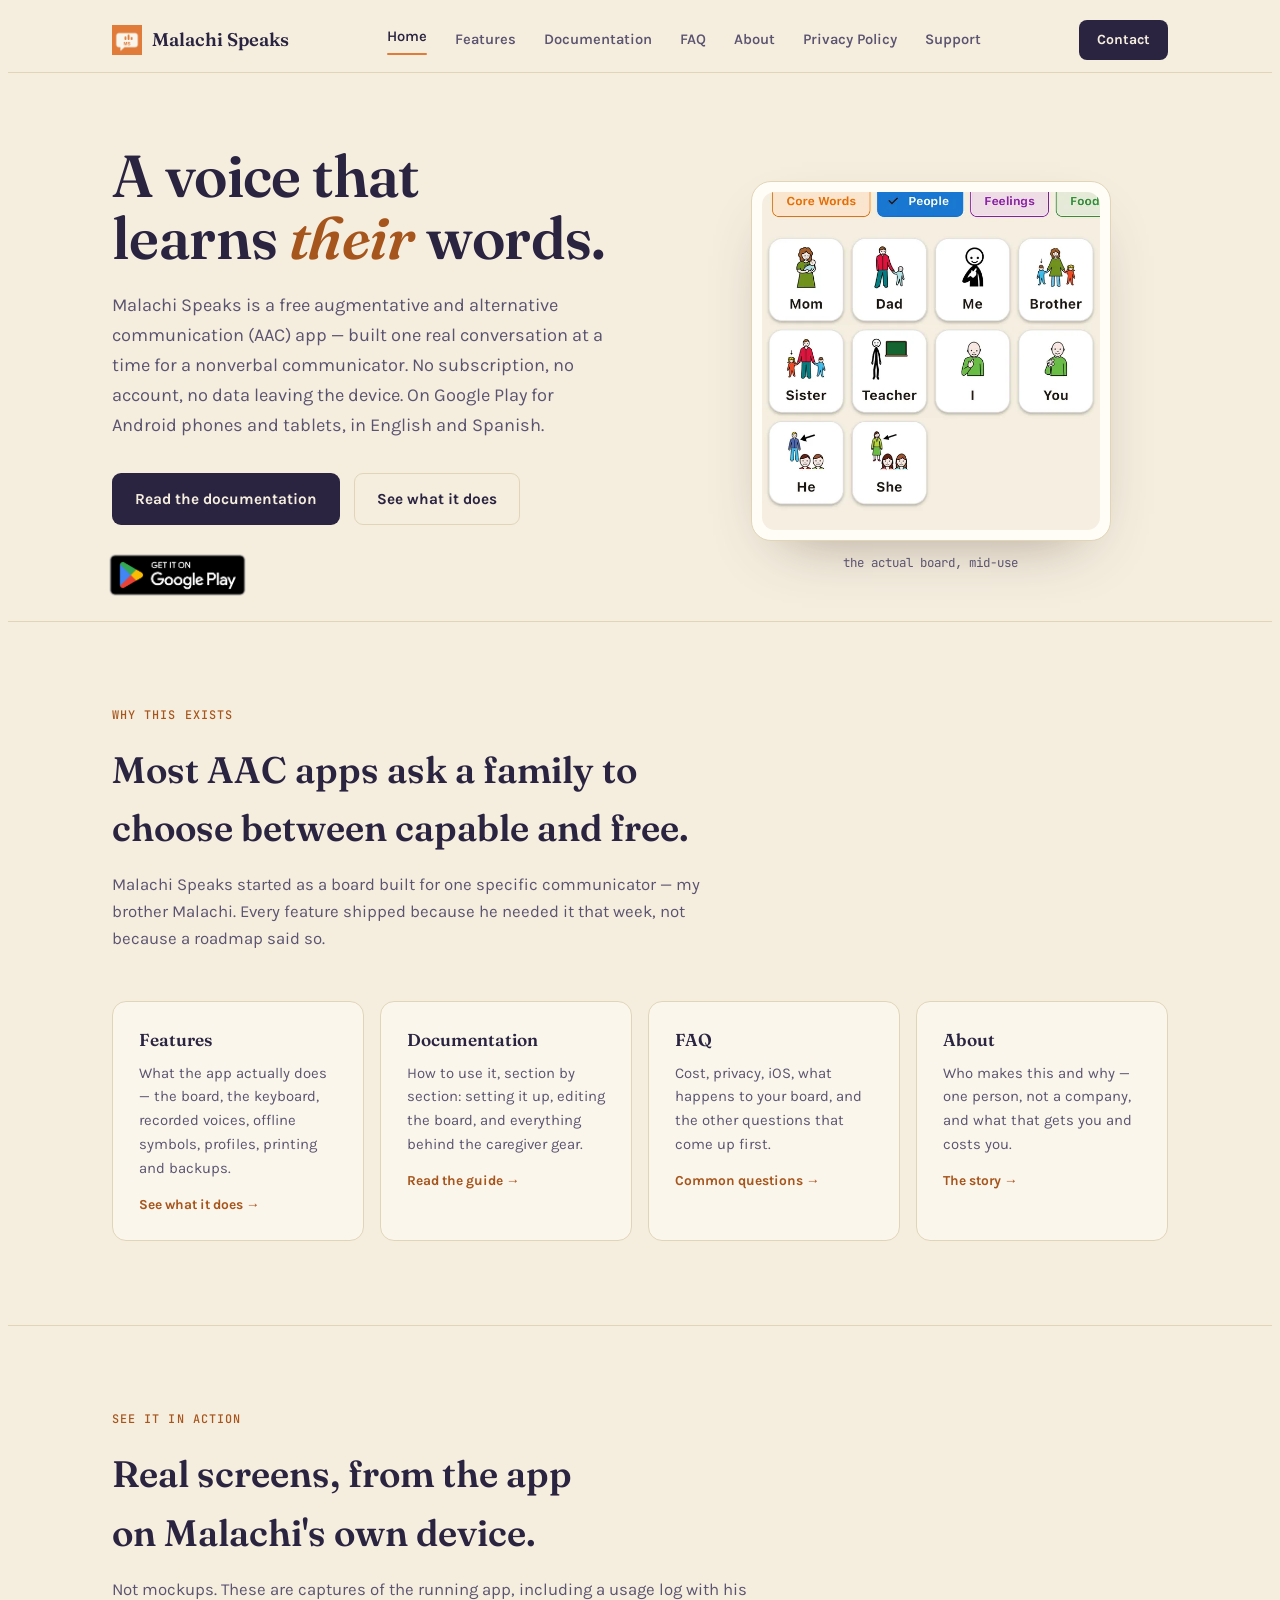
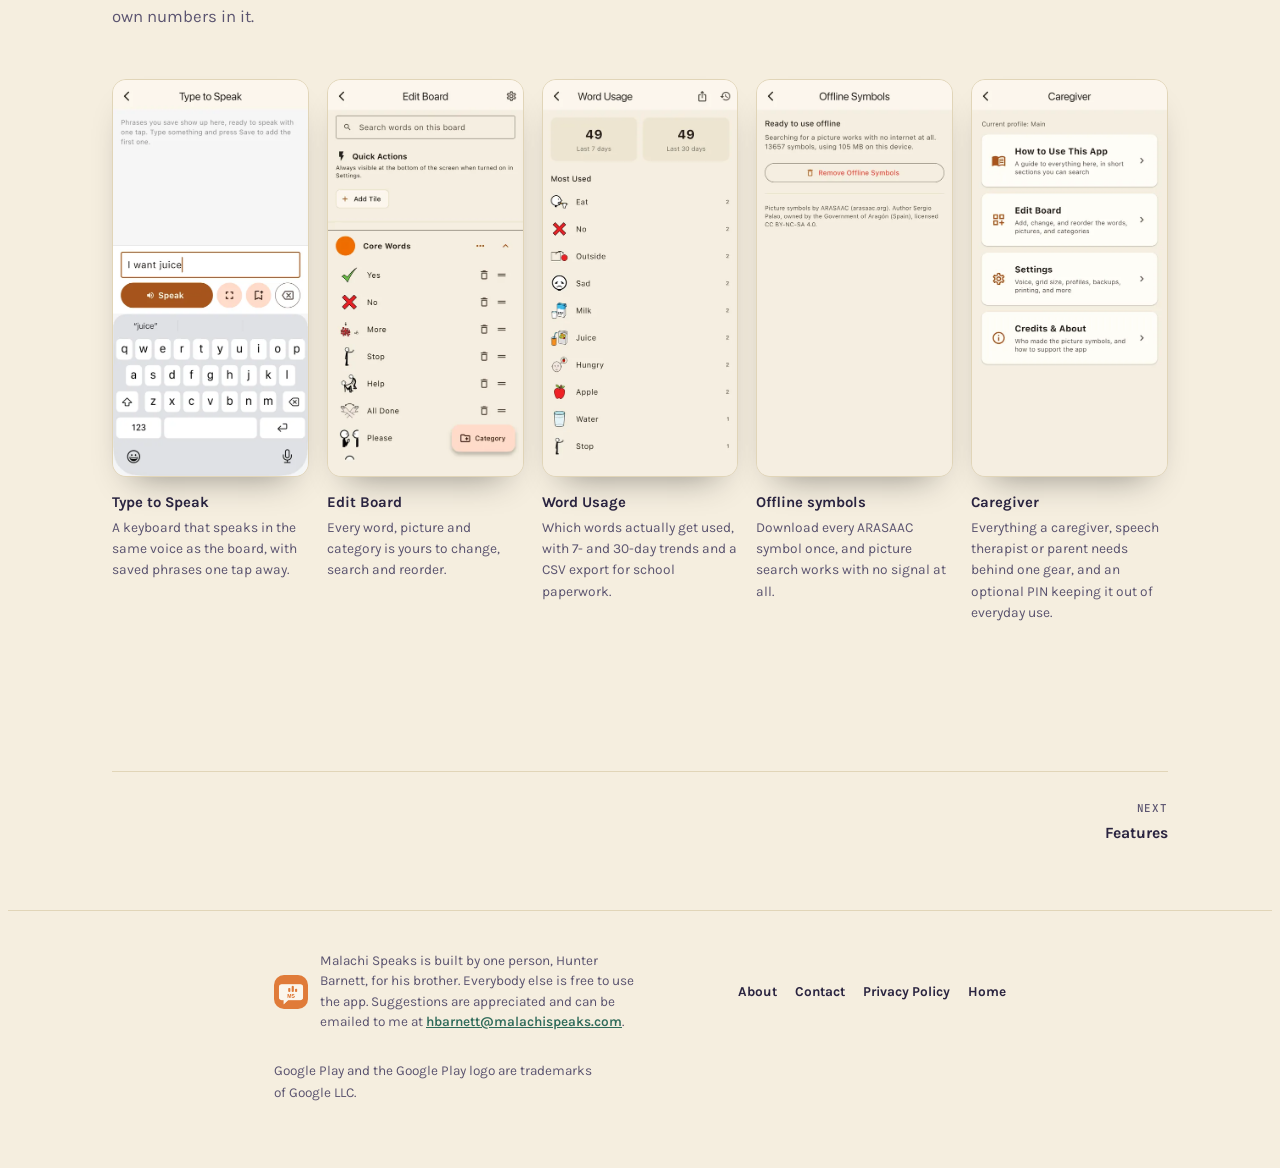
==== commit 3de9748e: "Give search engines and AI crawlers something to work with The content was already in good shape — o" ====
--- a/index.html
+++ b/index.html
@@ -9,6 +9,103 @@
 <link rel="preconnect" href="https://fonts.googleapis.com">
 <link rel="preconnect" href="https://fonts.gstatic.com" crossorigin>
 <link href="https://fonts.googleapis.com/css2?family=Fraunces:opsz,wght@9..144,400;9..144,500;9..144,600;9..144,700&family=Karla:wght@400;600;700&family=JetBrains+Mono:wght@400;500&display=swap" rel="stylesheet">
+<link rel="canonical" href="https://malachispeaks.com/">
+<meta name="theme-color" content="#E07B39">
+<meta property="og:type" content="website">
+<meta property="og:site_name" content="Malachi Speaks">
+<meta property="og:locale" content="en_US">
+<meta property="og:url" content="https://malachispeaks.com/">
+<meta property="og:title" content="Malachi Speaks — free, private AAC for a nonverbal communicator">
+<meta property="og:description" content="A free AAC app: a tap-to-speak picture board with a keyboard, recorded voices and offline symbols. No subscription, no account, nothing leaves the device.">
+<meta property="og:image" content="https://malachispeaks.com/assets/og-image.png">
+<meta property="og:image:width" content="1200">
+<meta property="og:image:height" content="630">
+<meta property="og:image:alt" content="Malachi Speaks — a free AAC picture board app for Android, shown on a phone">
+<meta name="twitter:card" content="summary_large_image">
+<meta name="twitter:title" content="Malachi Speaks — free, private AAC for a nonverbal communicator">
+<meta name="twitter:description" content="A free AAC app: a tap-to-speak picture board with a keyboard, recorded voices and offline symbols. No subscription, no account, nothing leaves the device.">
+<meta name="twitter:image" content="https://malachispeaks.com/assets/og-image.png">
+<script type="application/ld+json">
+{
+ "@context": "https://schema.org",
+ "@graph": [
+  {
+   "@type": "WebSite",
+   "@id": "https://malachispeaks.com/#website",
+   "url": "https://malachispeaks.com/",
+   "name": "Malachi Speaks",
+   "description": "A free AAC app for people who are nonverbal: tap pictures, build sentences, or type.",
+   "inLanguage": "en",
+   "publisher": {
+    "@id": "https://malachispeaks.com/about/#hunter"
+   }
+  },
+  {
+   "@type": [
+    "SoftwareApplication",
+    "MobileApplication"
+   ],
+   "@id": "https://malachispeaks.com/#app",
+   "name": "Malachi Speaks",
+   "description": "A free augmentative and alternative communication (AAC) app. Tap picture tiles to speak, chain them into sentences, or type on a keyboard that speaks. Recorded real voices, offline picture symbols, caregiver PIN, profiles, word-usage reports, printing and backups. No subscription, no account, no ads, and nothing leaves the device.",
+   "url": "https://malachispeaks.com/",
+   "installUrl": "https://play.google.com/store/apps/details?id=com.MalachiSpeaks",
+   "downloadUrl": "https://play.google.com/store/apps/details?id=com.MalachiSpeaks",
+   "operatingSystem": "Android",
+   "applicationCategory": "HealthApplication",
+   "applicationSubCategory": "Augmentative and alternative communication (AAC)",
+   "softwareVersion": "1.0.0",
+   "inLanguage": [
+    "en",
+    "es"
+   ],
+   "isAccessibleForFree": true,
+   "offers": {
+    "@type": "Offer",
+    "price": "0",
+    "priceCurrency": "USD",
+    "availability": "https://schema.org/InStock",
+    "url": "https://play.google.com/store/apps/details?id=com.MalachiSpeaks"
+   },
+   "author": {
+    "@id": "https://malachispeaks.com/about/#hunter"
+   },
+   "creator": {
+    "@id": "https://malachispeaks.com/about/#hunter"
+   },
+   "screenshot": [
+    "https://malachispeaks.com/assets/board-people.webp",
+    "https://malachispeaks.com/assets/shot-type.webp",
+    "https://malachispeaks.com/assets/shot-edit.webp",
+    "https://malachispeaks.com/assets/shot-usage.webp",
+    "https://malachispeaks.com/assets/shot-offline.webp",
+    "https://malachispeaks.com/assets/shot-caregiver.webp"
+   ],
+   "featureList": [
+    "Tap-to-speak picture board",
+    "Sentence Builder with next-word suggestions",
+    "Type to Speak with saved phrases",
+    "Recorded real voices per tile",
+    "Offline ARASAAC picture symbols",
+    "Caregiver PIN",
+    "Multiple profiles",
+    "Word-usage reports with CSV export",
+    "Board printing",
+    "Backup, restore and Open Board Format import/export",
+    "English and Spanish"
+   ],
+   "image": "https://malachispeaks.com/assets/og-image.png"
+  },
+  {
+   "@type": "Person",
+   "@id": "https://malachispeaks.com/about/#hunter",
+   "name": "Hunter Barnett",
+   "email": "mailto:hbarnett@malachispeaks.com",
+   "url": "https://malachispeaks.com/about/"
+  }
+ ]
+}
+</script>
 <link href="/assets/style.css" rel="stylesheet">
 </head>
 <body>
@@ -58,6 +155,7 @@
         Malachi Speaks is a free augmentative and alternative communication (AAC) app —
         built one real conversation at a time for a nonverbal communicator.
         No subscription, no account, no data leaving the device.
+        On Google Play for Android phones and tablets, in English and Spanish.
       </p>
       <div class="hero-actions">
         <a class="btn btn-primary" href="/docs/">Read the documentation</a>
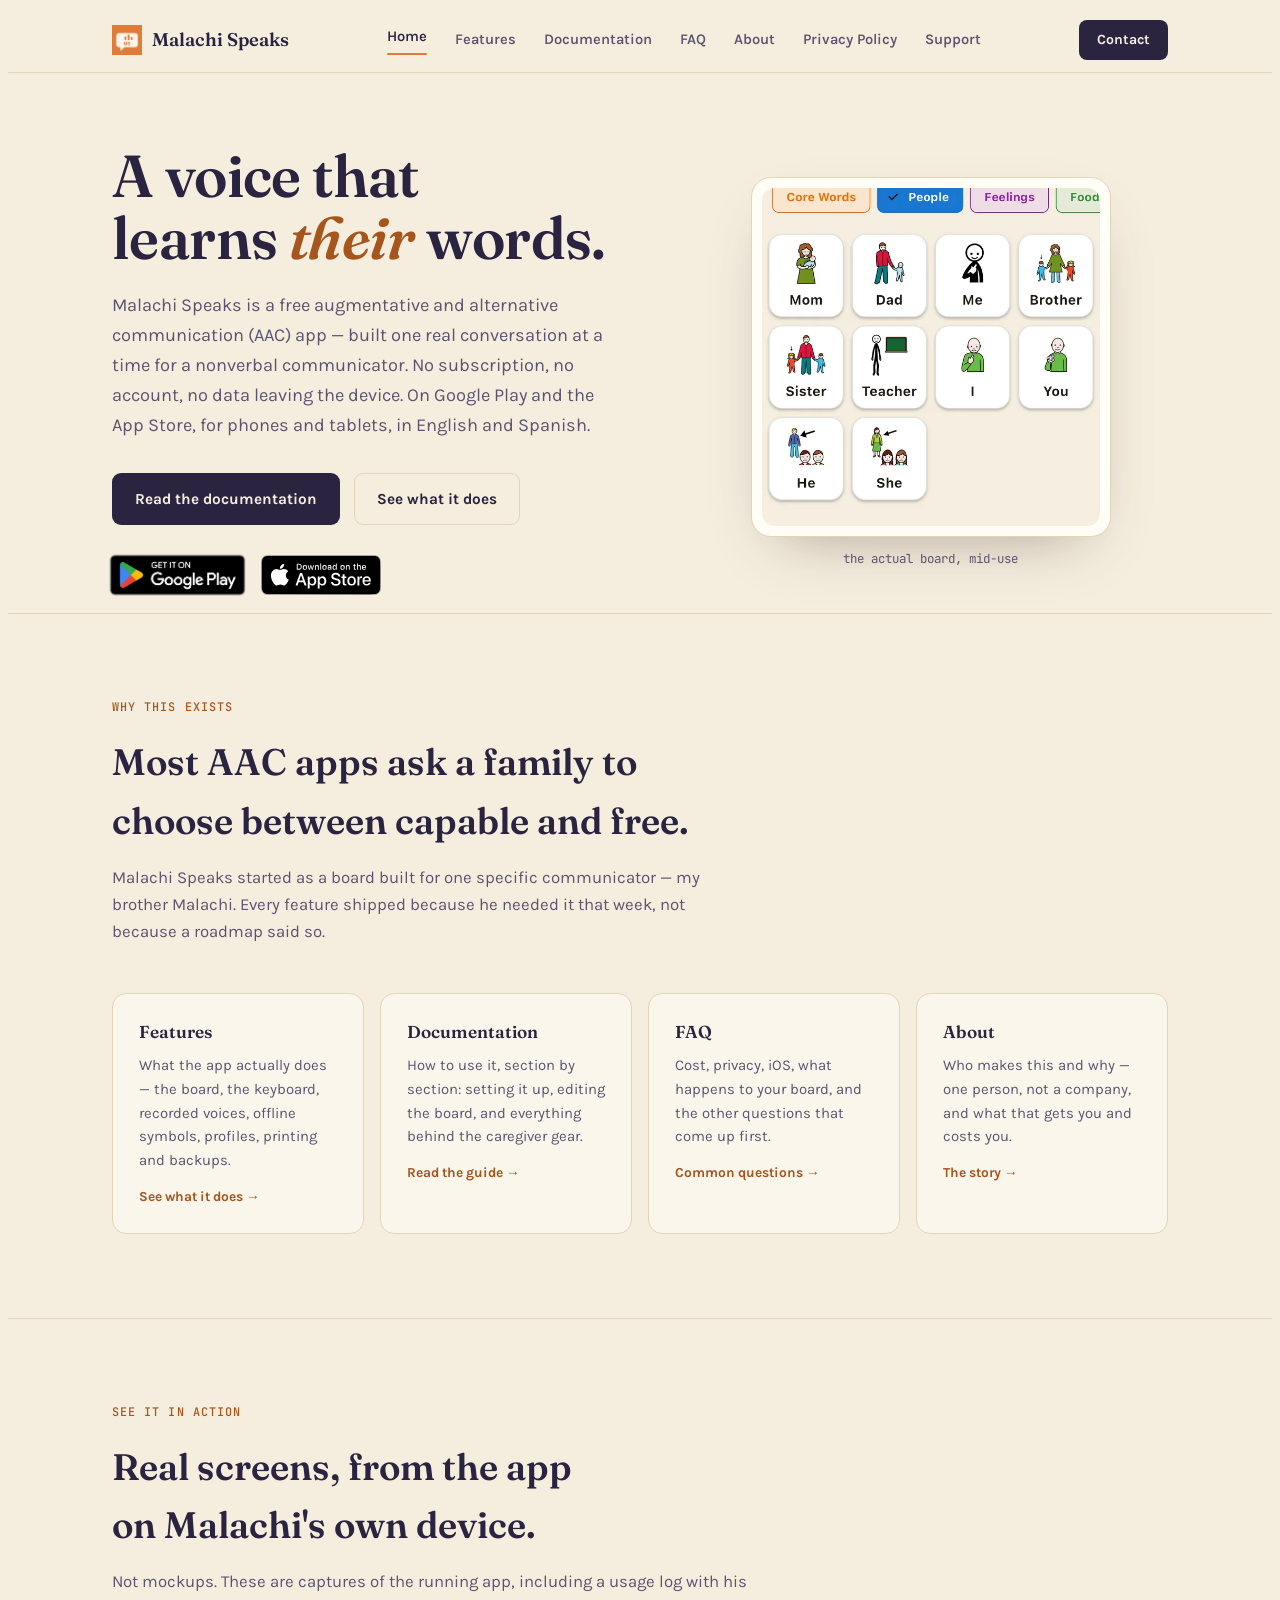
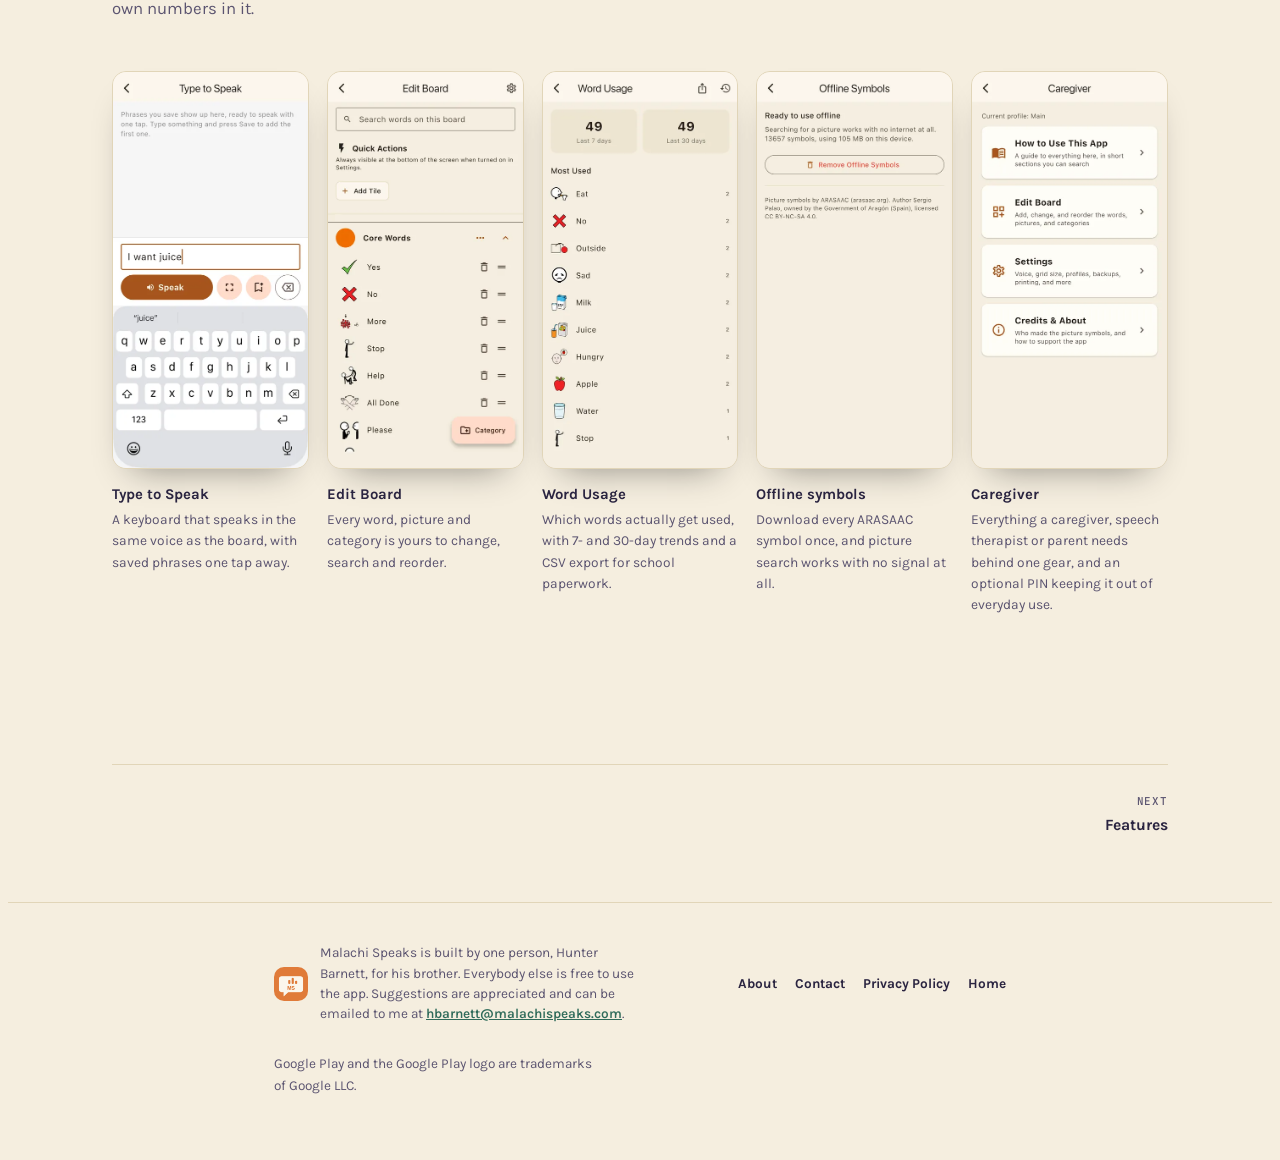
==== commit db473bf3: "Add the App Store, now that iOS is live Malachi Speaks is on the App Store as of today, so the site " ====
--- a/index.html
+++ b/index.html
@@ -49,9 +49,18 @@
    "name": "Malachi Speaks",
    "description": "A free augmentative and alternative communication (AAC) app. Tap picture tiles to speak, chain them into sentences, or type on a keyboard that speaks. Recorded real voices, offline picture symbols, caregiver PIN, profiles, word-usage reports, printing and backups. No subscription, no account, no ads, and nothing leaves the device.",
    "url": "https://malachispeaks.com/",
-   "installUrl": "https://play.google.com/store/apps/details?id=com.MalachiSpeaks",
-   "downloadUrl": "https://play.google.com/store/apps/details?id=com.MalachiSpeaks",
-   "operatingSystem": "Android",
+   "installUrl": [
+    "https://play.google.com/store/apps/details?id=com.MalachiSpeaks",
+    "https://apps.apple.com/app/id6813479556"
+   ],
+   "downloadUrl": [
+    "https://play.google.com/store/apps/details?id=com.MalachiSpeaks",
+    "https://apps.apple.com/app/id6813479556"
+   ],
+   "operatingSystem": [
+    "Android",
+    "iOS"
+   ],
    "applicationCategory": "HealthApplication",
    "applicationSubCategory": "Augmentative and alternative communication (AAC)",
    "softwareVersion": "1.0.0",
@@ -155,15 +164,20 @@
         Malachi Speaks is a free augmentative and alternative communication (AAC) app —
         built one real conversation at a time for a nonverbal communicator.
         No subscription, no account, no data leaving the device.
-        On Google Play for Android phones and tablets, in English and Spanish.
+        On Google Play and the App Store, for phones and tablets, in English and Spanish.
       </p>
       <div class="hero-actions">
         <a class="btn btn-primary" href="/docs/">Read the documentation</a>
         <a class="btn btn-ghost" href="/features/">See what it does</a>
       </div>
-      <a class="store-badge" href="https://play.google.com/store/apps/details?id=com.MalachiSpeaks" rel="noopener">
-        <img src="/assets/google-play-badge.png" alt="Get it on Google Play" width="646" height="250">
-      </a>
+      <div class="store-badges">
+        <a class="store-badge" href="https://play.google.com/store/apps/details?id=com.MalachiSpeaks" rel="noopener">
+          <img src="/assets/google-play-badge.png" alt="Get it on Google Play" width="646" height="250">
+        </a>
+        <a class="store-badge store-badge-apple" href="https://apps.apple.com/app/id6813479556" rel="noopener">
+          <img src="/assets/app-store-badge.svg" alt="Download on the App Store" width="120" height="40">
+        </a>
+      </div>
     </div>
 
     <div>
--- a/assets/style.css
+++ b/assets/style.css
@@ -232,11 +232,20 @@
 
   .hero-note { margin-top: 20px; font-size: 0.86rem; color: var(--ink-soft); display: flex; align-items: center; gap: 8px; }
 
-  /* Google's badge, unmodified per their guidelines. The PNG carries its own
-     transparent margin, so it is nudged left to line its visible edge up with
-     the buttons above it. 60px tall — their minimum is 40. */
+  /* Both badges unmodified, per Google's and Apple's guidelines. Google's PNG
+     carries its own transparent margin, so it is nudged left to line its
+     visible edge up with the buttons above it, and set to 60px so the button
+     inside renders at 40. Apple's SVG has no such margin, so it is set to 40
+     directly — which is also Apple's minimum. The two buttons then read as the
+     same size, which is what Apple asks for when badges sit together. */
+  .store-badges { display: flex; align-items: center; gap: 6px; flex-wrap: wrap; margin-top: 20px; }
   .store-badge { display: inline-block; margin-top: 20px; margin-left: -12px; line-height: 0; }
+  .store-badges .store-badge { margin-top: 0; }
   .store-badge img { height: 60px; width: auto; }
+  .store-badge-apple { margin-left: 0; }
+  /* After the rule above, not before: same specificity, so source order is
+     what decides it. */
+  .store-badge-apple img { height: 40px; }
   .footer-legal { margin-top: 14px; font-size: 0.74rem; color: var(--ink-soft); }
 
   /* ---------- Hero screenshot ---------- */
